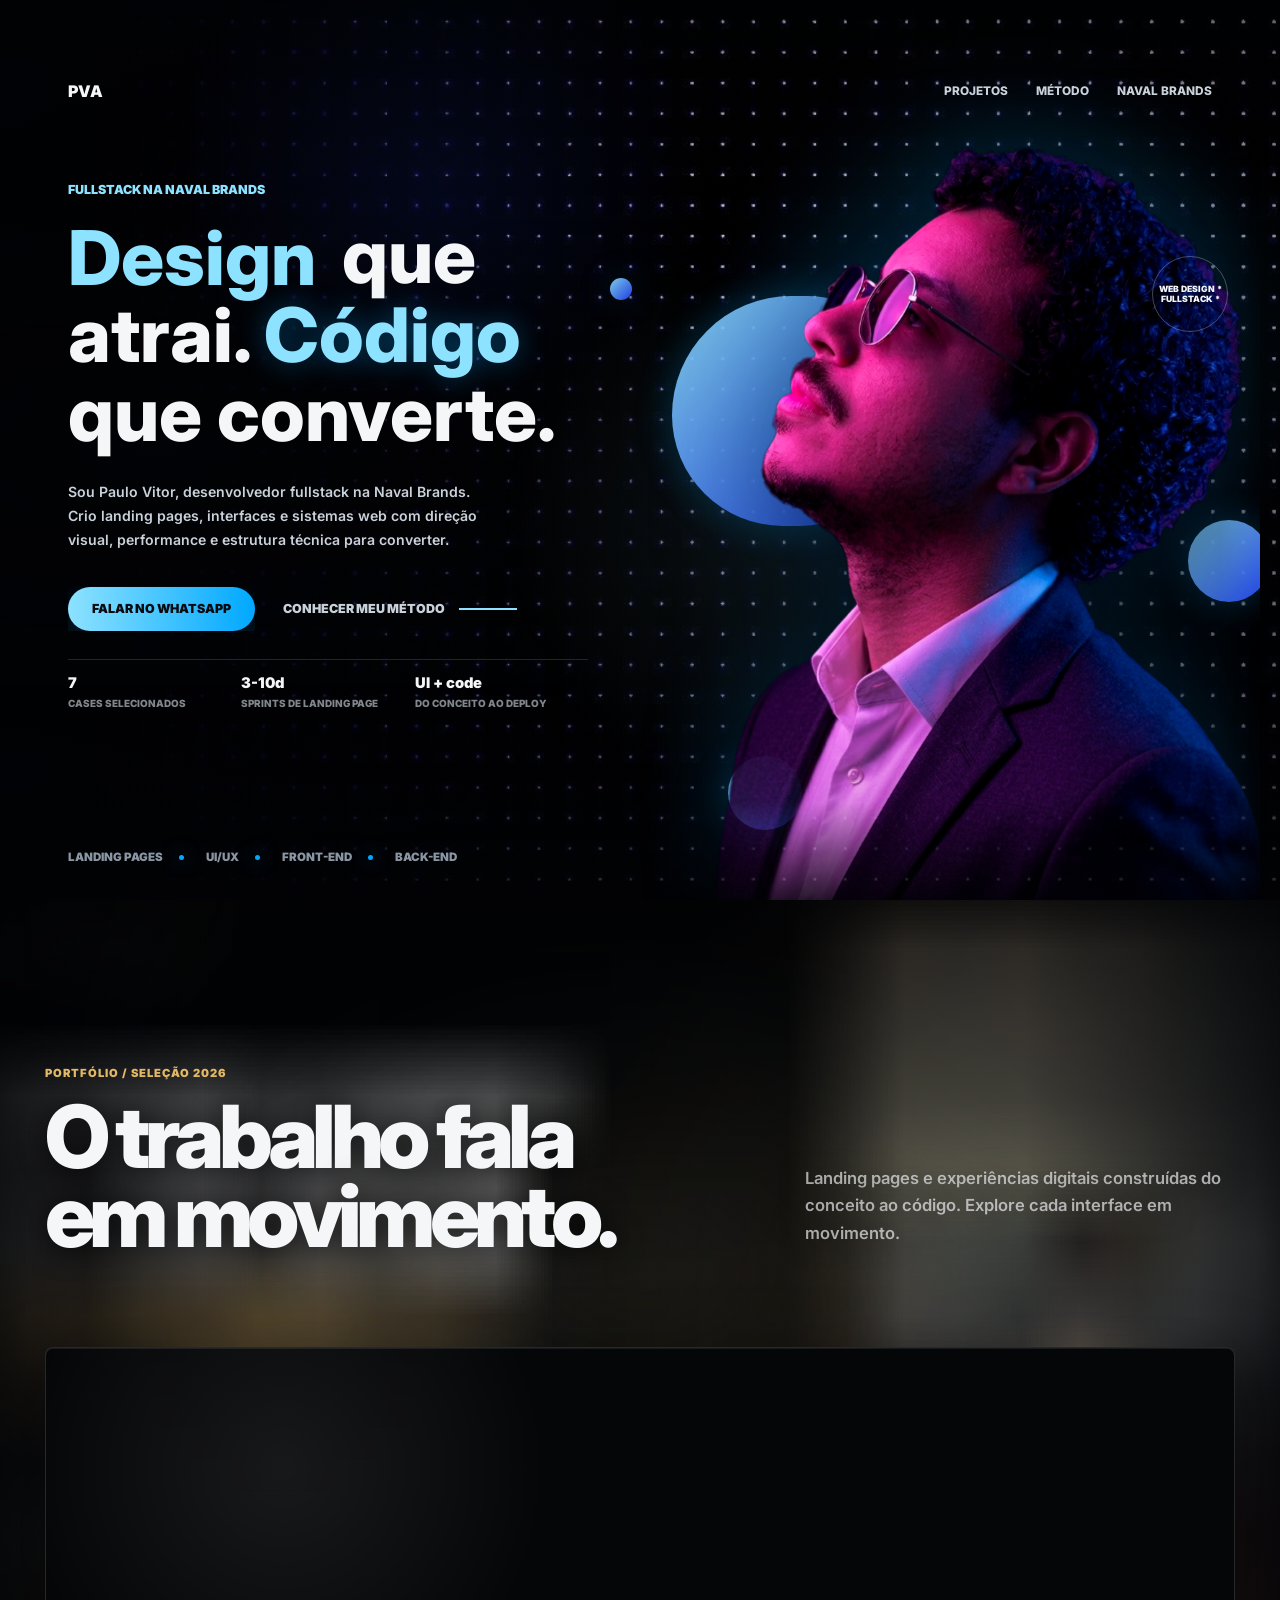
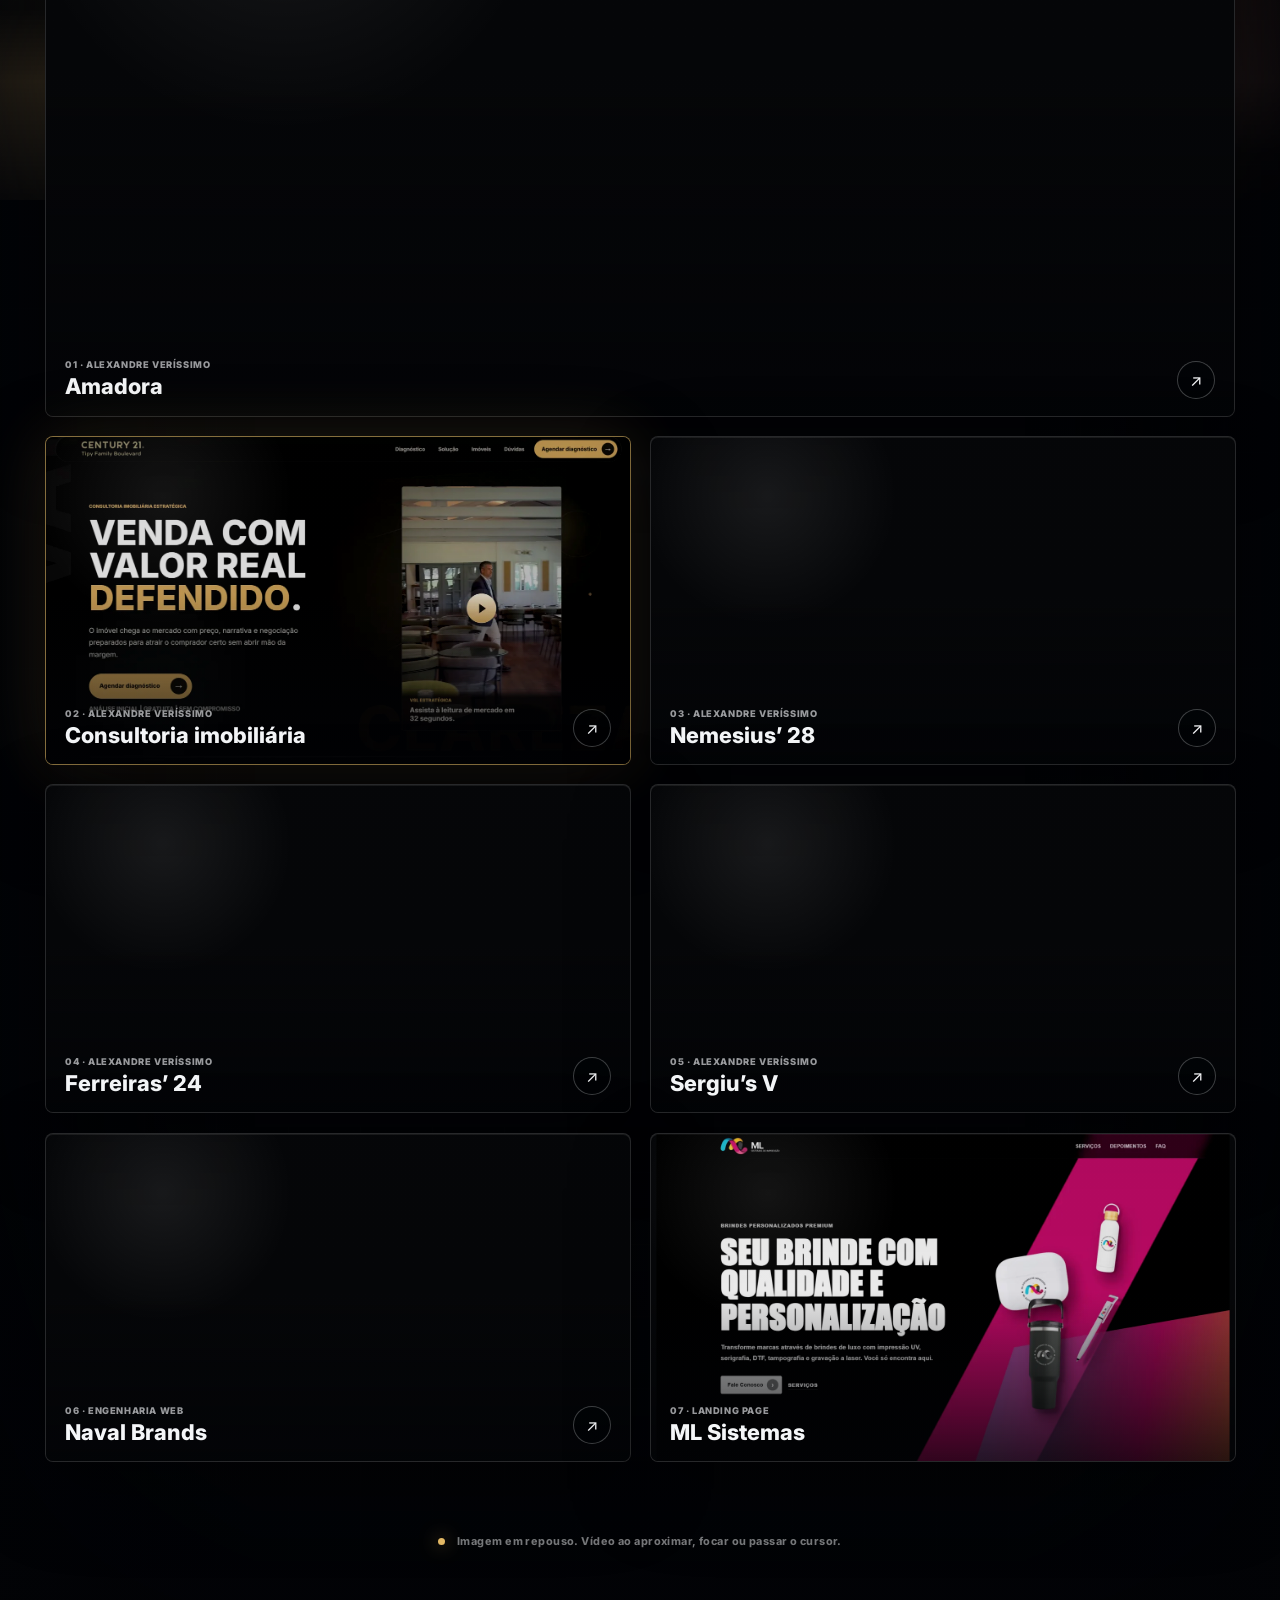
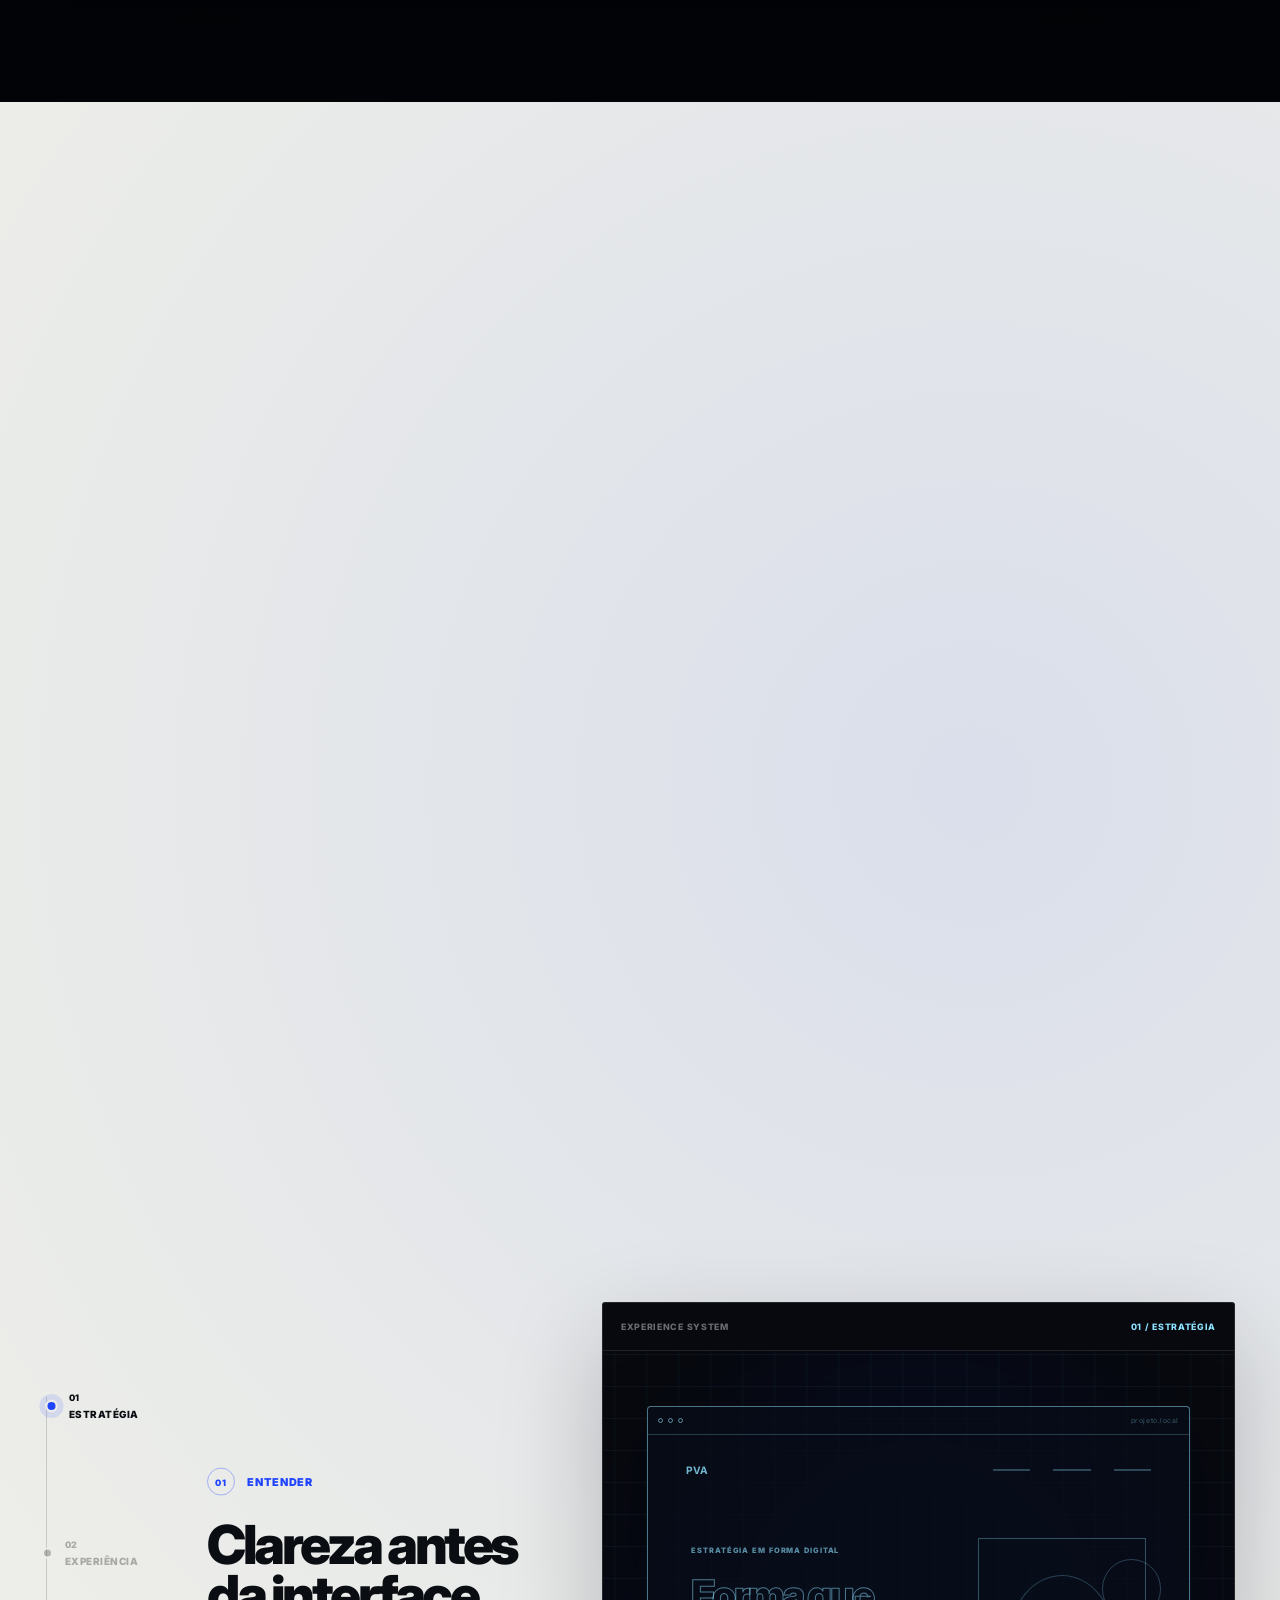
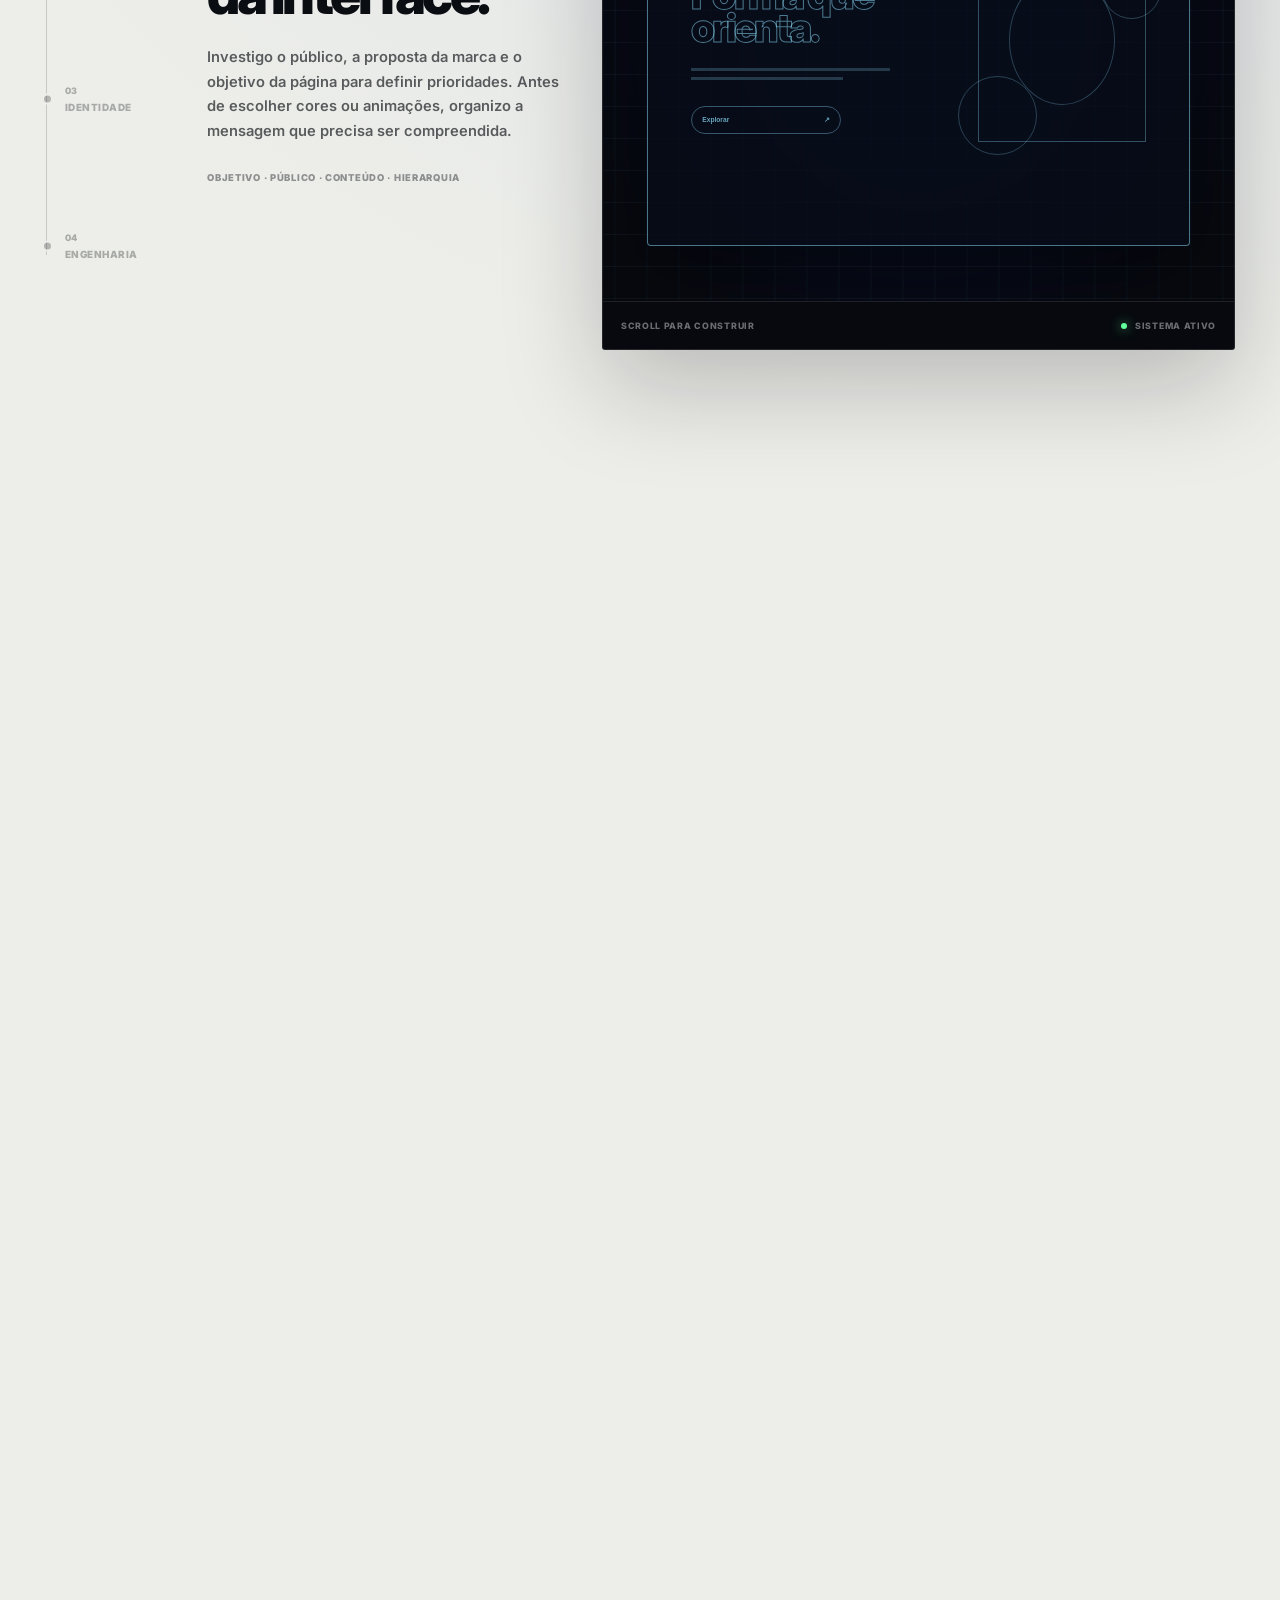
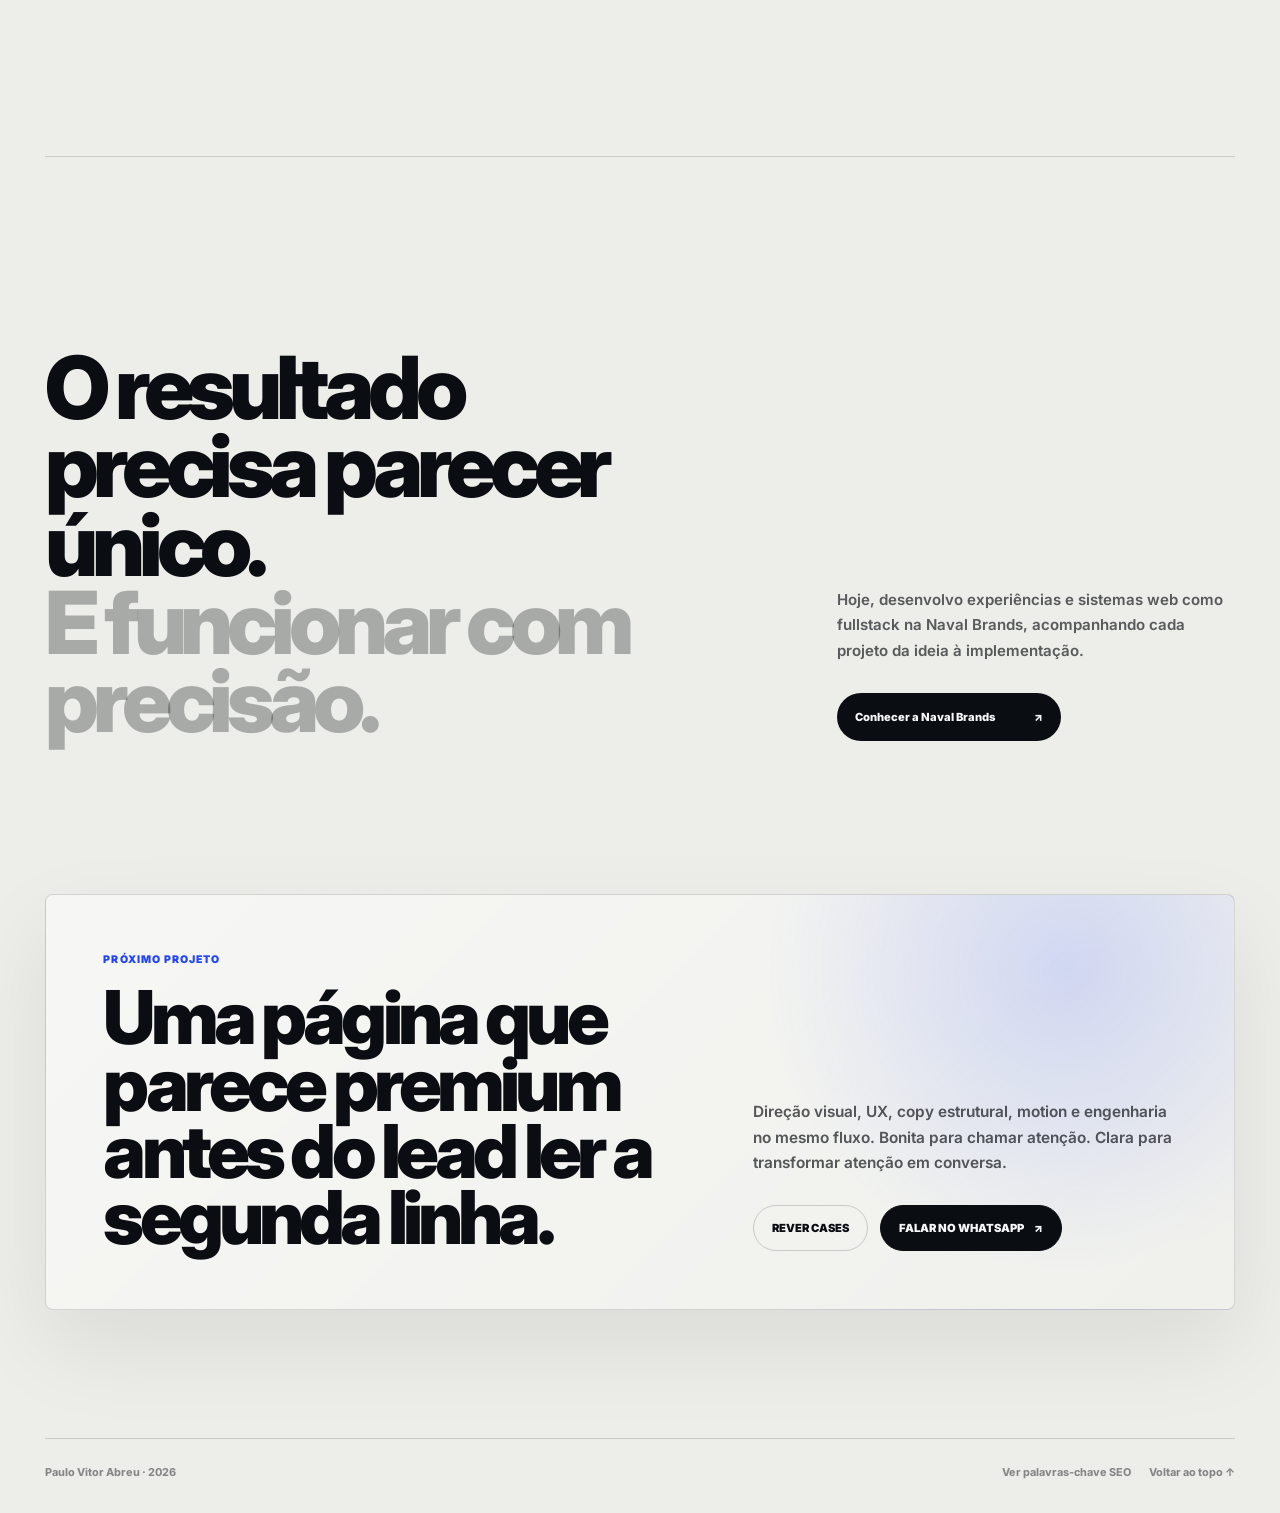
==== index.html @ 36f90cba "Initial portfolio landing page" ====
<!doctype html>
<html lang="pt-BR">
  <head>
    <meta charset="UTF-8" />
    <meta name="viewport" content="width=device-width, initial-scale=1.0" />
    <meta
      name="description"
      content="Landing pages premium, UI/UX e desenvolvimento fullstack com SEO técnico, performance e copy para converter visitantes em leads qualificados."
    />
    <meta name="author" content="Paulo Vitor Abreu" />
    <meta name="robots" content="index, follow, max-image-preview:large" />
    <meta name="theme-color" content="#020306" />
    <meta property="og:title" content="Paulo Vitor Abreu | Desenvolvedor Fullstack" />
    <meta
      property="og:description"
      content="Landing pages premium com design estratégico, SEO técnico, performance e engenharia fullstack para conversão."
    />
    <meta property="og:locale" content="pt_BR" />
    <meta property="og:type" content="website" />
    <meta name="twitter:card" content="summary_large_image" />
    <title>Paulo Vitor Abreu | Desenvolvedor Fullstack</title>
    <link rel="icon" href="favicon.svg" type="image/svg+xml" />
    <link rel="preload" href="assets/dot-grid-landscape.png" as="image" />
    <link
      rel="preload"
      href="assets/paulo-profile-hero-cutout.png"
      as="image"
      fetchpriority="high"
    />
    <link rel="preconnect" href="https://fonts.googleapis.com" />
    <link rel="preconnect" href="https://fonts.gstatic.com" crossorigin />
    <link
      href="https://fonts.googleapis.com/css2?family=Inter:wght@500;600;700;800;900&display=swap"
      rel="stylesheet"
    />
    <script type="application/ld+json">
      {
        "@context": "https://schema.org",
        "@type": "Service",
        "name": "Landing pages premium e desenvolvimento fullstack",
        "serviceType": "Landing pages, UI/UX, SEO técnico e engenharia web",
        "areaServed": {
          "@type": "Country",
          "name": "Brasil"
        },
        "provider": {
          "@type": "Person",
          "name": "Paulo Vitor Abreu",
          "jobTitle": "Desenvolvedor Fullstack",
          "telephone": "+55 21 97005-1500",
          "worksFor": {
            "@type": "Organization",
            "name": "Naval Brands",
            "url": "https://navalbrands.com/"
          }
        },
        "url": "https://wa.me/5521970051500"
      }
    </script>
    <link rel="stylesheet" href="styles.css" />
  </head>
  <body>
    <main class="page">
      <section class="hero" id="top" aria-label="Apresentação de Paulo Vitor">
        <div class="hero__stage">
          <header class="hero__header" aria-label="Identidade">
            <a class="brand" href="#top" aria-label="Paulo Vitor Abreu">PVA</a>
            <nav class="hero__nav" aria-label="Navegação principal">
              <a href="#work">Projetos</a>
              <a href="#about">Método</a>
              <a
                href="https://navalbrands.com/"
                target="_blank"
                rel="noopener noreferrer"
              >
                Naval Brands
              </a>
            </nav>
          </header>

          <div class="hero__content">
            <div class="hero__headline">
              <p class="hero__eyebrow">Fullstack na Naval Brands</p>
              <h1 class="hero__title" aria-label="Design que atrai. Código que converte.">
                <span class="hero__title-line">
                  <span class="hero__handwrite hero__handwrite--design" aria-hidden="true">
                    <svg viewBox="0 0 330 120" focusable="false">
                      <g class="hero__handwrite-sketch">
                        <text class="hero__sketch-letter hero__sketch-letter--d" x="0" y="88">D</text>
                        <text class="hero__sketch-letter hero__sketch-letter--e" x="72" y="88">e</text>
                        <text class="hero__sketch-letter hero__sketch-letter--s" x="126" y="88">s</text>
                        <text class="hero__sketch-letter hero__sketch-letter--i" x="176" y="88">i</text>
                        <text class="hero__sketch-letter hero__sketch-letter--g" x="204" y="88">g</text>
                        <text class="hero__sketch-letter hero__sketch-letter--n" x="264" y="88">n</text>
                      </g>
                      <text class="hero__handwrite-text" x="0" y="88">Design</text>
                    </svg>
                  </span>
                  <span class="hero__title-rest hero__title-rest--que">que</span>
                </span>
                <span class="hero__title-line">
                  <span class="hero__title-rest hero__title-rest--atrai">atrai.</span>
                  <span
                    class="hero__scramble-word hero__scramble-word--code"
                    data-scramble-word
                    data-target="C&oacute;digo"
                    aria-label="Código"
                  >
                    <span class="hero__scramble-char">C</span>
                    <span class="hero__scramble-char">&oacute;</span>
                    <span class="hero__scramble-char">d</span>
                    <span class="hero__scramble-char">i</span>
                    <span class="hero__scramble-char">g</span>
                    <span class="hero__scramble-char">o</span>
                  </span>
                </span>
                <span class="hero__title-line">
                  <span class="hero__title-rest hero__title-rest--converte">que converte.</span>
                </span>
              </h1>
            </div>

            <div class="hero__lead-group">
              <p class="hero__lead">
                Sou Paulo Vitor, desenvolvedor fullstack na Naval Brands. Crio
                landing pages, interfaces e sistemas web com direção visual,
                performance e estrutura técnica para converter.
              </p>
            </div>

            <div class="hero__actions" aria-label="Ações principais">
              <a
                class="hero__button"
                href="https://wa.me/5521970051500?text=Ol%C3%A1%2C%20Paulo%21%20Vim%20pelo%20seu%20portf%C3%B3lio%20e%20quero%20conversar%20sobre%20uma%20landing%20page%20premium%20para%20meu%20projeto."
                target="_blank"
                rel="noopener noreferrer"
                aria-label="Falar com Paulo Vitor pelo WhatsApp"
              >
                Falar no WhatsApp
              </a>
              <a class="hero__link" href="#about">Conhecer meu método</a>
            </div>

            <dl class="hero__proof" aria-label="Provas rápidas">
              <div>
                <dt>7</dt>
                <dd>cases selecionados</dd>
              </div>
              <div>
                <dt>3-10d</dt>
                <dd>sprints de landing page</dd>
              </div>
              <div>
                <dt>UI + code</dt>
                <dd>do conceito ao deploy</dd>
              </div>
            </dl>
          </div>

          <div class="hero__visual" aria-hidden="true">
            <span class="hero__orb hero__orb--main"></span>
            <span class="hero__orb hero__orb--top"></span>
            <span class="hero__orb hero__orb--right"></span>
            <span class="hero__orb hero__orb--bottom"></span>
            <span class="hero__stamp">Web Design * Fullstack *</span>
            <figure class="hero__portrait">
              <img
                src="assets/paulo-profile-hero-cutout.png"
                width="896"
                height="1190"
                alt=""
                fetchpriority="high"
                decoding="async"
              />
            </figure>
          </div>

          <ul class="hero__services" aria-label="Servicos">
            <li>Landing pages</li>
            <li>UI/UX</li>
            <li>Front-end</li>
            <li>Back-end</li>
          </ul>
        </div>
      </section>

      <section
        id="work"
        class="project-reveal portfolio"
        data-project-reveal
        data-portfolio
        aria-labelledby="portfolio-title"
      >
        <div class="portfolio__ambient" aria-hidden="true">
          <div class="portfolio__ambient-sticky">
            <canvas
              class="portfolio__ambient-canvas"
              data-ambient-canvas
              width="32"
              height="18"
            ></canvas>
            <span class="portfolio__ambient-glow"></span>
          </div>
        </div>

        <div class="portfolio__shell" id="portfolio" data-project-grid-reveal>
          <header class="portfolio__intro">
            <div>
              <p class="portfolio__eyebrow">Portfólio / Seleção 2026</p>
              <h2 id="portfolio-title">O trabalho fala<br />em movimento.</h2>
            </div>
            <p class="portfolio__lead">
              Landing pages e experiências digitais construídas do conceito ao código.
              Explore cada interface em movimento.
            </p>
          </header>

          <div class="portfolio__grid">
            <article
              class="portfolio-card portfolio-card--amadora portfolio-card--feature"
              data-project-card
              data-project-id="amadora"
              data-ambient-primary="217, 177, 100"
              data-ambient-secondary="7, 54, 43"
            >
              <a
                class="portfolio-card__link"
                href="https://alexandreverissimo.pt/amadora/"
                target="_blank"
                rel="noopener noreferrer"
                aria-label="Abrir landing page Amadora de Alexandre Veríssimo"
              >
                <span class="portfolio-card__media">
                  <img
                    class="portfolio-card__poster"
                    src="assets/previews/amadora.webp"
                    width="1600"
                    height="900"
                    loading="lazy"
                    decoding="async"
                    alt="Hero da landing page Amadora"
                  />
                  <video class="portfolio-card__video" muted loop playsinline preload="none" data-project-video aria-hidden="true">
                    <source data-src="assets/previews/amadora.mp4" type="video/mp4" />
                  </video>
                  <span class="portfolio-card__shade" aria-hidden="true"></span>
                  <span class="portfolio-card__motion" aria-hidden="true">
                    <span class="portfolio-card__play"></span>
                    Em movimento
                  </span>
                </span>
                <span class="portfolio-card__meta">
                  <span><small>01 · Alexandre Veríssimo</small><strong>Amadora</strong></span>
                  <span class="portfolio-card__arrow" aria-hidden="true">↗</span>
                </span>
              </a>
            </article>

            <article
              class="portfolio-card portfolio-card--alexandre"
              data-project-card
              data-project-id="alexandre"
              data-ambient-primary="226, 184, 101"
              data-ambient-secondary="52, 35, 16"
            >
              <a
                class="portfolio-card__link"
                href="https://alexandreverissimo.pt/"
                target="_blank"
                rel="noopener noreferrer"
                aria-label="Abrir landing page principal de Alexandre Veríssimo"
              >
                <span class="portfolio-card__media">
                  <img class="portfolio-card__poster" src="assets/previews/alexandre.webp" width="1400" height="794" loading="lazy" decoding="async" alt="Hero da landing page de Alexandre Veríssimo" />
                  <video class="portfolio-card__video" muted loop playsinline preload="none" data-project-video aria-hidden="true"><source data-src="assets/previews/alexandre.mp4" type="video/mp4" /></video>
                  <span class="portfolio-card__shade" aria-hidden="true"></span>
                  <span class="portfolio-card__motion" aria-hidden="true"><span class="portfolio-card__play"></span>Em movimento</span>
                </span>
                <span class="portfolio-card__meta"><span><small>02 · Alexandre Veríssimo</small><strong>Consultoria imobiliária</strong></span><span class="portfolio-card__arrow" aria-hidden="true">↗</span></span>
              </a>
            </article>

            <article
              class="portfolio-card portfolio-card--nemesius"
              data-project-card
              data-project-id="nemesius"
              data-ambient-primary="204, 184, 112"
              data-ambient-secondary="45, 57, 70"
            >
              <a class="portfolio-card__link" href="https://alexandreverissimo.pt/nemesius28/" target="_blank" rel="noopener noreferrer" aria-label="Abrir landing page Nemesius 28">
                <span class="portfolio-card__media">
                  <img class="portfolio-card__poster" src="assets/previews/nemesius.webp" width="1400" height="794" loading="lazy" decoding="async" alt="Hero da landing page Nemesius 28" />
                  <video class="portfolio-card__video" muted loop playsinline preload="none" data-project-video aria-hidden="true"><source data-src="assets/previews/nemesius.mp4" type="video/mp4" /></video>
                  <span class="portfolio-card__shade" aria-hidden="true"></span>
                  <span class="portfolio-card__motion" aria-hidden="true"><span class="portfolio-card__play"></span>Em movimento</span>
                </span>
                <span class="portfolio-card__meta"><span><small>03 · Alexandre Veríssimo</small><strong>Nemesius’ 28</strong></span><span class="portfolio-card__arrow" aria-hidden="true">↗</span></span>
              </a>
            </article>

            <article
              class="portfolio-card portfolio-card--ferreiras"
              data-project-card
              data-project-id="ferreiras"
              data-ambient-primary="221, 119, 66"
              data-ambient-secondary="23, 113, 138"
            >
              <a class="portfolio-card__link" href="https://alexandreverissimo.pt/ferreiras24/" target="_blank" rel="noopener noreferrer" aria-label="Abrir landing page Ferreiras 24">
                <span class="portfolio-card__media">
                  <img class="portfolio-card__poster" src="assets/previews/ferreiras.webp" width="1400" height="794" loading="lazy" decoding="async" alt="Hero da landing page Ferreiras 24" />
                  <video class="portfolio-card__video" muted loop playsinline preload="none" data-project-video aria-hidden="true"><source data-src="assets/previews/ferreiras.mp4" type="video/mp4" /></video>
                  <span class="portfolio-card__shade" aria-hidden="true"></span>
                  <span class="portfolio-card__motion" aria-hidden="true"><span class="portfolio-card__play"></span>Em movimento</span>
                </span>
                <span class="portfolio-card__meta"><span><small>04 · Alexandre Veríssimo</small><strong>Ferreiras’ 24</strong></span><span class="portfolio-card__arrow" aria-hidden="true">↗</span></span>
              </a>
            </article>

            <article
              class="portfolio-card portfolio-card--sergius"
              data-project-card
              data-project-id="sergius"
              data-ambient-primary="128, 187, 174"
              data-ambient-secondary="20, 48, 51"
            >
              <a class="portfolio-card__link" href="https://alexandreverissimo.pt/sergiusv/" target="_blank" rel="noopener noreferrer" aria-label="Abrir landing page Sergius V">
                <span class="portfolio-card__media">
                  <img class="portfolio-card__poster" src="assets/previews/sergius.webp" width="1400" height="794" loading="lazy" decoding="async" alt="Hero da landing page Sergius V" />
                  <video class="portfolio-card__video" muted loop playsinline preload="none" data-project-video aria-hidden="true"><source data-src="assets/previews/sergius.mp4" type="video/mp4" /></video>
                  <span class="portfolio-card__shade" aria-hidden="true"></span>
                  <span class="portfolio-card__motion" aria-hidden="true"><span class="portfolio-card__play"></span>Em movimento</span>
                </span>
                <span class="portfolio-card__meta"><span><small>05 · Alexandre Veríssimo</small><strong>Sergiu’s V</strong></span><span class="portfolio-card__arrow" aria-hidden="true">↗</span></span>
              </a>
            </article>

            <article
              class="portfolio-card portfolio-card--naval portfolio-card--wide"
              data-project-card
              data-project-id="navalbrands"
              data-ambient-primary="21, 205, 59"
              data-ambient-secondary="74, 74, 246"
            >
              <a class="portfolio-card__link" href="https://navalbrands.com/" target="_blank" rel="noopener noreferrer" aria-label="Abrir site da Naval Brands">
                <span class="portfolio-card__media">
                  <img class="portfolio-card__poster" src="assets/previews/navalbrands.webp" width="1400" height="794" loading="lazy" decoding="async" alt="Hero do site da Naval Brands" />
                  <video class="portfolio-card__video" muted loop playsinline preload="none" data-project-video aria-hidden="true"><source data-src="assets/previews/navalbrands.mp4" type="video/mp4" /></video>
                  <span class="portfolio-card__shade" aria-hidden="true"></span>
                  <span class="portfolio-card__motion" aria-hidden="true"><span class="portfolio-card__play"></span>Em movimento</span>
                </span>
                <span class="portfolio-card__meta"><span><small>06 · Engenharia web</small><strong>Naval Brands</strong></span><span class="portfolio-card__arrow" aria-hidden="true">↗</span></span>
              </a>
            </article>

            <article
              class="portfolio-card portfolio-card--ml"
              data-project-card
              data-project-id="ml"
              data-ambient-primary="229, 0, 113"
              data-ambient-secondary="54, 204, 207"
              tabindex="0"
              aria-label="Preview do projeto ML Sistemas de Impressão"
            >
              <div class="portfolio-card__link" role="button" aria-label="Abrir detalhes do projeto ML Sistemas">
                <span class="portfolio-card__media">
                  <img class="portfolio-card__poster" src="assets/previews/ml.webp" width="1400" height="794" loading="lazy" decoding="async" alt="Hero do site ML Sistemas de Impressão" />
                  <video class="portfolio-card__video" muted loop playsinline preload="none" data-project-video aria-hidden="true"><source data-src="assets/previews/ml.mp4" type="video/mp4" /></video>
                  <span class="portfolio-card__shade" aria-hidden="true"></span>
                  <span class="portfolio-card__motion" aria-hidden="true"><span class="portfolio-card__play"></span>Em movimento</span>
                </span>
                <span class="portfolio-card__meta"><span><small>07 · Landing page</small><strong>ML Sistemas</strong></span></span>
              </div>
            </article>
          </div>

          <p class="portfolio__hint">
            <span aria-hidden="true"></span>
            Imagem em repouso. Vídeo ao aproximar, focar ou passar o cursor.
          </p>
          <section
            class="portfolio-detail"
            data-project-detail
            aria-live="polite"
            aria-labelledby="project-detail-title"
            tabindex="-1"
            hidden
          >
            <div class="portfolio-detail__media-panel">
              <div class="portfolio-detail__screen">
                <video
                  class="portfolio-detail__video"
                  data-project-detail-video
                  muted
                  loop
                  playsinline
                  controls
                ></video>
                <span class="portfolio-detail__scanline" aria-hidden="true"></span>
                <div class="portfolio-detail__caption">
                  <span data-project-detail-number>01</span>
                  <p>Vídeo expandido do projeto</p>
                </div>
              </div>
            </div>

            <div class="portfolio-detail__content">
              <button class="portfolio-detail__close" type="button" data-project-detail-close>
                Fechar
              </button>
              <p class="portfolio-detail__eyebrow" data-project-detail-eyebrow>Case aberto</p>
              <h3 class="portfolio-detail__title" id="project-detail-title" data-project-detail-title>
                Projeto
              </h3>
              <p class="portfolio-detail__summary" data-project-detail-summary></p>

              <div class="portfolio-detail__meta-grid">
                <div>
                  <span>Preparo</span>
                  <strong data-project-detail-time></strong>
                </div>
                <div>
                  <span>Base analisada</span>
                  <strong data-project-detail-source></strong>
                </div>
              </div>

              <div class="portfolio-detail__thinking">
                <h4>O que foi feito e pensado</h4>
                <ul data-project-detail-thinking></ul>
              </div>

              <div class="portfolio-detail__tags" aria-label="Competências aplicadas" data-project-detail-tags></div>

              <a
                class="portfolio-detail__visit"
                data-project-detail-visit
                href="#"
                target="_blank"
                rel="noopener noreferrer"
              >
                Visitar página
                <span aria-hidden="true">↗</span>
              </a>
            </div>
          </section>
        </div>
      </section>

      <section
        class="method"
        id="about"
        data-method
        data-method-active="0"
        aria-labelledby="method-title"
      >
        <header class="method__intro">
          <p class="method__eyebrow">Como eu construo / 04 camadas</p>
          <h2
            id="method-title"
            aria-label="Uma página única não nasce de um efeito. Nasce de decisões bem tomadas."
          >
            <span class="method__title-primary" data-method-title-primary>
              Uma página única não nasce de um efeito.
            </span>
            <span class="method__title-secondary" data-method-title-secondary>
              Nasce de decisões bem tomadas.
            </span>
          </h2>
          <p class="method__lead">
            Uno estratégia, UI/UX e desenvolvimento para criar páginas bonitas,
            intuitivas e tecnicamente sólidas. Cada escolha precisa orientar o
            usuário, fortalecer a marca e contribuir para o objetivo do projeto.
          </p>
        </header>

        <div class="method__experience" data-method-experience>
          <div class="method__sticky">
            <nav class="method__rail" aria-label="Etapas do processo">
              <span class="method__rail-line" aria-hidden="true">
                <span data-method-progress></span>
              </span>
              <button type="button" data-method-jump="0" aria-current="step">
                <span>01</span> Estratégia
              </button>
              <button type="button" data-method-jump="1">
                <span>02</span> Experiência
              </button>
              <button type="button" data-method-jump="2">
                <span>03</span> Identidade
              </button>
              <button type="button" data-method-jump="3">
                <span>04</span> Engenharia
              </button>
            </nav>

            <div class="method__copy">
              <article class="method__step is-active" data-method-step="0">
                <p class="method__step-index"><span>01</span> Entender</p>
                <h3>Clareza antes da interface.</h3>
                <p>
                  Investigo o público, a proposta da marca e o objetivo da página
                  para definir prioridades. Antes de escolher cores ou animações,
                  organizo a mensagem que precisa ser compreendida.
                </p>
                <small>Objetivo · público · conteúdo · hierarquia</small>
              </article>

              <article class="method__step" data-method-step="1">
                <p class="method__step-index"><span>02</span> Orientar</p>
                <h3>Uma experiência que conduz.</h3>
                <p>
                  Transformo conteúdo em hierarquia, fluxos e interações que levam
                  o visitante naturalmente à próxima ação. UX é remover dúvidas e
                  tornar cada escolha simples de entender.
                </p>
                <small>Arquitetura · fluxo · usabilidade · interação</small>
              </article>

              <article class="method__step" data-method-step="2">
                <p class="method__step-index"><span>03</span> Marcar</p>
                <h3>Identidade que não parece pronta.</h3>
                <p>
                  Tipografia, composição, cor e movimento formam um sistema visual
                  coerente com a marca. A animação não decora: ela responde ao
                  usuário, reforça a narrativa e torna a experiência memorável.
                </p>
                <small>Direção visual · UI · motion · design system</small>
              </article>

              <article class="method__step" data-method-step="3">
                <p class="method__step-index"><span>04</span> Sustentar</p>
                <h3>Engenharia que faz tudo durar.</h3>
                <p>
                  Desenvolvo interfaces responsivas e acessíveis, com HTML
                  semântico, SEO técnico e carregamento eficiente pensados desde o
                  início — não como correções feitas depois do design.
                </p>
                <small>Responsividade · acessibilidade · SEO · performance</small>
              </article>
            </div>

            <div class="method__visual" data-method-visual aria-hidden="true">
              <div class="method__visual-head">
                <span>Experience system</span>
                <span data-method-status>01 / Estratégia</span>
              </div>

              <div class="method__viewport">
                <span class="method__grid"></span>
                <span class="method__glow"></span>

                <div class="method__browser">
                  <div class="method__browser-bar">
                    <span></span><span></span><span></span>
                    <small>projeto.local</small>
                  </div>
                  <div class="method__screen">
                    <div class="method__screen-nav">
                      <b>PVA</b><i></i><i></i><i></i>
                    </div>
                    <div class="method__screen-copy">
                      <span>ESTRATÉGIA EM FORMA DIGITAL</span>
                      <strong>Forma que<br />orienta.</strong>
                      <p></p><p></p>
                      <button type="button" tabindex="-1">Explorar <b>↗</b></button>
                    </div>
                    <div class="method__screen-art">
                      <span></span><i></i><b></b>
                    </div>
                    <svg class="method__route" viewBox="0 0 680 400" preserveAspectRatio="none">
                      <path d="M106 102 C188 42 258 170 342 125 S490 108 548 222 S440 326 592 344" />
                    </svg>
                    <span class="method__route-point method__route-point--one">1</span>
                    <span class="method__route-point method__route-point--two">2</span>
                    <span class="method__route-point method__route-point--three">3</span>
                  </div>
                </div>

                <div class="method__phone">
                  <span></span>
                  <div><b>PVA</b><strong>Forma que<br />orienta.</strong><i></i></div>
                </div>

                <div class="method__code">
                  <span>&lt;main aria-label="Projeto"&gt;</span>
                  <span>&nbsp;&nbsp;&lt;h1&gt;Forma que orienta.&lt;/h1&gt;</span>
                  <span>&nbsp;&nbsp;&lt;a href="#projeto"&gt;Explorar&lt;/a&gt;</span>
                  <span>&lt;/main&gt;</span>
                </div>

                <div class="method__checks">
                  <span>HTML semântico</span>
                  <span>Layout responsivo</span>
                  <span>Metadados</span>
                  <span>Assets otimizados</span>
                </div>
              </div>

              <div class="method__visual-foot">
                <span>Scroll para construir</span>
                <span><i></i> Sistema ativo</span>
              </div>
            </div>
          </div>
        </div>

        <div class="method__closing">
          <p>O resultado precisa parecer único.<br /><span>E funcionar com precisão.</span></p>
          <div>
            <p>
              Hoje, desenvolvo experiências e sistemas web como fullstack na
              Naval Brands, acompanhando cada projeto da ideia à implementação.
            </p>
            <a href="https://navalbrands.com/" target="_blank" rel="noopener noreferrer">
              Conhecer a Naval Brands <span aria-hidden="true">↗</span>
            </a>
          </div>
        </div>

        <section class="method__cta" aria-labelledby="final-cta-title">
          <div>
            <p>Próximo projeto</p>
            <h2 id="final-cta-title">Uma página que parece premium antes do lead ler a segunda linha.</h2>
          </div>
          <div>
            <p>
              Direção visual, UX, copy estrutural, motion e engenharia no mesmo fluxo.
              Bonita para chamar atenção. Clara para transformar atenção em conversa.
            </p>
            <div class="method__cta-actions">
              <a href="#work">Rever cases</a>
              <a
                href="https://wa.me/5521970051500?text=Ol%C3%A1%2C%20Paulo%21%20Vim%20pelo%20seu%20portf%C3%B3lio%20e%20quero%20conversar%20sobre%20uma%20landing%20page%20premium%20para%20meu%20projeto."
                target="_blank"
                rel="noopener noreferrer"
                aria-label="Falar com Paulo Vitor pelo WhatsApp"
              >
                Falar no WhatsApp <span aria-hidden="true">↗</span>
              </a>
            </div>
          </div>
        </section>

        <footer class="method__footer">
          <span>Paulo Vitor Abreu · 2026</span>
          <div class="method__footer-actions">
            <button
              class="method__seo-toggle"
              type="button"
              aria-expanded="false"
              aria-controls="footer-seo-panel"
              data-seo-toggle
            >
              Ver palavras-chave SEO
            </button>
            <a href="#top">Voltar ao topo ↑</a>
          </div>
        </footer>

        <section
          class="method__seo"
          id="footer-seo-panel"
          aria-label="Palavras-chave SEO da oferta"
          hidden
        >
          <p>
            landing, pages, premium, desenvolvimento, fullstack, webdesign, ui, ux, interfaces, responsivas, conversao, leads, vendas, trafego, pago, google, ads, campanhas, performance, velocidade, seo, tecnico, copywriting, branding, automacao, whatsapp, integracao, funil, captacao, otimizacao, acessibilidade, semantica, arquitetura, informacao, estrategia, digital, negocio, autoridade, marca, design, moderno, profissional, comercial, paginas, rapidas, mobile, first, sites, institucionais, portfolios, imobiliarias, servicos, produtos, digitais, lancamentos, anuncios, remarketing, criativos, conversoes, orcamento, clientes, qualificados, formularios, cta, hero, layout, experiencia, usuario, navegacao, escaneabilidade, responsividade, codificacao, frontend, backend, javascript, html, css, deploy, hospedagem, analytics, mensuracao, resultados, crescimento, online, ranqueamento, busca, organica, local, consultoria, diagnostico, wireframe, prototipo, identidade, visual, motion, microinteracoes, otimizada, escalavel, confianca, roi.
          </p>
        </section>
      </section>
    </main>

    <script src="script.js"></script>
  </body>
</html>
---- styles.css ----
:root {
  --page: #020306;
  --ink: #080b10;
  --blue: #2145ff;
  --blue-2: #00a8ff;
  --blue-3: #8de2ff;
  --white: #f4f6f8;
  --soft: #c9d1da;
  --muted: #8a96a4;
  --line: rgba(244, 246, 248, 0.16);
  --ease-out: cubic-bezier(0.16, 1, 0.3, 1);
}

* {
  box-sizing: border-box;
}

html {
  scroll-behavior: smooth;
}

body {
  min-width: 320px;
  margin: 0;
  overflow-x: hidden;
  background: var(--page);
  color: var(--white);
  font-family: "Inter", Arial, sans-serif;
}

a {
  color: inherit;
  text-decoration: none;
}

.page {
  min-height: 100svh;
}

.hero {
  position: relative;
  height: auto;
  min-height: 100svh;
  overflow: clip;
  background:
    radial-gradient(circle at 79% 38%, rgba(0, 168, 255, 0.16), transparent 27%),
    radial-gradient(circle at 34% 20%, rgba(33, 69, 255, 0.1), transparent 24%),
    linear-gradient(90deg, rgba(2, 3, 6, 0.68), rgba(2, 3, 6, 0.18) 56%, rgba(2, 3, 6, 0.42)),
    url("assets/dot-grid-landscape.png") center / cover no-repeat,
    var(--page);
  isolation: isolate;
}

.hero::before,
.hero::after {
  content: "";
  position: absolute;
  inset: 0;
  z-index: 0;
  pointer-events: none;
}

.hero::before {
  opacity: 0;
  background:
    linear-gradient(180deg, rgba(2, 3, 6, 0.34), transparent 24%, rgba(2, 3, 6, 0.5)),
    radial-gradient(ellipse at 12% 50%, rgba(2, 3, 6, 0.92), transparent 42%);
  animation: fade-layer 120ms ease-out forwards;
}

.hero::after {
  opacity: 0;
  background:
    radial-gradient(circle at 61% 58%, rgba(141, 226, 255, 0.08), transparent 30%),
    linear-gradient(0deg, rgba(2, 3, 6, 0.5), transparent 24%);
  animation: fade-layer 120ms ease-out 90ms forwards;
}

.hero__stage {
  position: sticky;
  top: 0;
  z-index: 1;
  display: grid;
  min-height: 100svh;
  height: 100svh;
  width: min(100%, 1240px);
  margin: 0 auto;
  padding: 34px 48px 36px;
  overflow: clip;
  isolation: isolate;
}

.hero__header {
  position: relative;
  z-index: 20;
  display: flex;
  align-items: center;
  justify-content: space-between;
  min-height: 44px;
}

.brand {
  color: var(--white);
  font-size: 1rem;
  font-weight: 900;
  letter-spacing: 0;
  opacity: 0;
  transform: translateY(-10px);
  animation: top-in 140ms var(--ease-out) 80ms forwards;
}

.hero__nav {
  display: flex;
  align-items: center;
  gap: 28px;
  color: var(--soft);
  font-size: 0.74rem;
  font-weight: 800;
  text-transform: uppercase;
}

.hero__nav a {
  opacity: 0;
  transform: translateY(-10px);
  transition: opacity 180ms ease, color 180ms ease;
}

.hero__nav a:first-child {
  animation: top-in 140ms var(--ease-out) 120ms forwards;
}

.hero__nav a:nth-child(2) {
  animation: top-in 140ms var(--ease-out) 170ms forwards;
}

.hero__nav a:nth-child(3) {
  animation: top-in 140ms var(--ease-out) 220ms forwards;
}

.hero__nav a:hover {
  color: var(--blue-3);
  opacity: 1;
}

.hero__content {
  position: relative;
  z-index: 10;
  align-self: center;
  width: min(100%, 560px);
  min-width: 0;
  padding-bottom: 36px;
}

.hero__eyebrow {
  margin: 0 0 18px;
  color: var(--blue-3);
  font-size: 0.78rem;
  font-weight: 900;
  text-transform: uppercase;
  opacity: 0;
  transform: translateX(-16px);
  animation: left-in 170ms var(--ease-out) 260ms forwards;
}

.hero__title {
  max-width: 13ch;
  min-width: 0;
  margin: 0;
  color: var(--white);
  font-size: 4.7rem;
  font-weight: 800;
  line-height: 1.03;
  letter-spacing: 0;
}

.hero__title-line {
  display: block;
  line-height: 1.05;
}

.hero__handwrite {
  position: relative;
  display: inline-block;
  width: 3.45em;
  height: 1.28em;
  margin-bottom: -0.2em;
  vertical-align: -0.18em;
}

.hero__handwrite svg {
  display: block;
  width: 100%;
  height: 100%;
  overflow: visible;
}

.hero__handwrite-sketch {
  font-family: "Inter", Arial, sans-serif;
  font-weight: 800;
  letter-spacing: 0;
}

.hero__sketch-letter {
  fill: none;
  stroke: var(--blue-3);
  stroke-width: 3.4;
  stroke-linecap: round;
  stroke-linejoin: round;
  stroke-dasharray: 340;
  stroke-dashoffset: 340;
  font-size: 96px;
  font-weight: 800;
  opacity: 0;
  filter: drop-shadow(0 0 18px rgba(0, 168, 255, 0.42));
}

.hero__sketch-letter--d {
  animation: sketch-letter 120ms var(--ease-out) 360ms forwards, sketch-out 80ms ease-out 760ms forwards;
}

.hero__sketch-letter--e {
  animation: sketch-letter 90ms var(--ease-out) 430ms forwards, sketch-out 80ms ease-out 760ms forwards;
}

.hero__sketch-letter--s {
  animation: sketch-letter 90ms var(--ease-out) 490ms forwards, sketch-out 80ms ease-out 760ms forwards;
}

.hero__sketch-letter--i {
  animation: sketch-letter 70ms var(--ease-out) 550ms forwards, sketch-out 80ms ease-out 760ms forwards;
}

.hero__sketch-letter--g {
  animation: sketch-letter 90ms var(--ease-out) 600ms forwards, sketch-out 80ms ease-out 760ms forwards;
}

.hero__sketch-letter--n {
  animation: sketch-letter 80ms var(--ease-out) 660ms forwards, sketch-out 80ms ease-out 760ms forwards;
}

.hero__handwrite-text {
  fill: var(--blue-3);
  font-family: "Inter", Arial, sans-serif;
  font-size: 96px;
  font-weight: 800;
  letter-spacing: 0;
  opacity: 0;
  filter: drop-shadow(0 0 28px rgba(0, 168, 255, 0.34));
  transform: scale(0.94);
  transform-box: fill-box;
  transform-origin: 50% 62%;
  animation: typed-pop 170ms var(--ease-out) 760ms forwards;
}

.hero__scramble-word {
  position: relative;
  display: inline-flex;
  align-items: baseline;
  color: var(--blue-3);
  opacity: 0;
  padding-bottom: 0.1em;
  margin-bottom: -0.1em;
  text-shadow: 0 0 28px rgba(0, 168, 255, 0.38);
}

.hero__scramble-word.is-active,
.hero__scramble-word.is-complete {
  opacity: 1;
}

.hero__scramble-char {
  display: inline-block;
  min-width: 0.52em;
  text-align: center;
  will-change: contents, opacity, transform;
}

.hero__scramble-char.is-locked {
  animation: code-lock 90ms var(--ease-out) both;
}

.hero__scramble-char.is-active-char {
  color: var(--white);
  text-shadow: 0 0 26px rgba(255, 255, 255, 0.28);
}

.hero__title-rest {
  opacity: 0;
  display: inline;
}

.hero__title-rest--que {
  animation: text-pop 130ms var(--ease-out) 890ms forwards;
}

.hero__title-rest--atrai {
  animation: text-pop 130ms var(--ease-out) 1000ms forwards;
}

.hero__title-rest--converte {
  animation: text-pop 160ms var(--ease-out) 1510ms forwards;
}

.hero__lead-group {
  width: min(100%, 430px);
  margin: 26px 0 0;
}

.hero__lead {
  width: 100%;
  min-width: 0;
  margin: 0;
  color: var(--soft);
  font-size: 0.88rem;
  font-weight: 600;
  line-height: 1.72;
  opacity: 0;
  animation: fade-clip 180ms var(--ease-out) 1690ms forwards;
}

.hero__actions {
  display: flex;
  flex-wrap: wrap;
  align-items: center;
  gap: 28px;
  margin-top: 34px;
}

.hero__button {
  display: inline-flex;
  min-height: 44px;
  align-items: center;
  justify-content: center;
  border-radius: 999px;
  padding: 0 24px;
  background: linear-gradient(90deg, var(--blue-3), var(--blue-2));
  color: var(--ink);
  font-size: 0.78rem;
  font-weight: 900;
  text-transform: uppercase;
  opacity: 0;
  box-shadow: 0 18px 42px rgba(0, 168, 255, 0.25);
  animation: fade-clip 170ms var(--ease-out) 1840ms forwards;
  transition: transform 180ms ease, box-shadow 180ms ease;
}

.hero__button:hover {
  transform: translateY(-2px);
  box-shadow: 0 22px 52px rgba(0, 168, 255, 0.34);
}

.hero__link {
  display: inline-flex;
  align-items: center;
  gap: 14px;
  color: var(--soft);
  font-size: 0.78rem;
  font-weight: 900;
  text-transform: uppercase;
  opacity: 0;
  animation: fade-clip 170ms var(--ease-out) 1900ms forwards;
  transition: color 180ms ease, transform 180ms ease;
}

.hero__link::after {
  content: "";
  width: 58px;
  height: 2px;
  background: var(--blue-3);
  transform: scaleX(0);
  transform-origin: left center;
  animation: line-draw 130ms var(--ease-out) 1960ms forwards;
  transition: transform 180ms ease, background 180ms ease;
}

.hero__link:hover {
  color: var(--white);
  transform: translateX(4px);
}

.hero__link:hover::after {
  background: var(--white);
  transform: scaleX(1.16);
}

.hero__proof {
  display: grid;
  grid-template-columns: repeat(3, minmax(0, 1fr));
  width: min(100%, 520px);
  margin: 28px 0 0;
  padding: 0;
  border-top: 1px solid rgba(244, 246, 248, 0.14);
  opacity: 0;
  animation: fade-clip 170ms var(--ease-out) 2040ms forwards;
}

.hero__proof div {
  min-width: 0;
  padding: 16px 16px 0 0;
}

.hero__proof dt,
.hero__proof dd {
  margin: 0;
}

.hero__proof dt {
  color: var(--white);
  font-size: 0.92rem;
  font-weight: 900;
  line-height: 1;
}

.hero__proof dd {
  margin-top: 7px;
  color: rgba(201, 209, 218, 0.64);
  font-size: 0.62rem;
  font-weight: 850;
  line-height: 1.28;
  text-transform: uppercase;
}

.hero__visual {
  position: absolute;
  right: -18px;
  bottom: 0;
  z-index: 4;
  width: 680px;
  max-width: 57vw;
  height: 680px;
  pointer-events: none;
  transform:
    perspective(1000px)
    rotateX(var(--hero-tilt-y, 0deg))
    rotateY(var(--hero-tilt-x, 0deg));
  transform-origin: 62% 58%;
  transition: transform 700ms var(--ease-out);
  will-change: transform;
}

.hero__portrait {
  position: absolute;
  right: 0;
  bottom: -18px;
  z-index: 4;
  width: 640px;
  max-width: 100%;
  margin: 0;
  opacity: 0;
  --portrait-offset: 46px;
  -webkit-mask-image: linear-gradient(90deg, transparent 0, #000 6%, #000 91%, transparent 100%);
  mask-image: linear-gradient(90deg, transparent 0, #000 6%, #000 91%, transparent 100%);
  clip-path: inset(0 0 0 100%);
  transform: translateX(var(--portrait-offset));
  animation: portrait-in 300ms var(--ease-out) 1120ms forwards;
}

.hero__portrait::after {
  content: "";
  position: absolute;
  left: 27%;
  top: 22%;
  z-index: 8;
  width: 18%;
  height: 9%;
  border-radius: 999px;
  background: linear-gradient(100deg, transparent, rgba(141, 226, 255, 0.78), transparent);
  filter: blur(8px);
  opacity: 0;
  transform: rotate(-16deg) translateX(-24px);
  animation: lens-glint 190ms ease-out 1400ms forwards;
}

.hero__portrait img {
  display: block;
  width: 100%;
  height: auto;
  -webkit-mask-image: linear-gradient(180deg, #000 0 75%, rgba(0, 0, 0, 0.9) 86%, transparent 100%);
  mask-image: linear-gradient(180deg, #000 0 75%, rgba(0, 0, 0, 0.9) 86%, transparent 100%);
  filter:
    drop-shadow(0 38px 64px rgba(0, 0, 0, 0.58))
    drop-shadow(0 0 42px rgba(0, 168, 255, 0.22))
    saturate(1.05)
    contrast(1.06);
  transform: translate3d(var(--hero-shift-x, 0), var(--hero-shift-y, 0), 0) scale(1.01);
  transition: transform 700ms var(--ease-out);
  will-change: transform;
}

.hero__orb {
  position: absolute;
  z-index: 1;
  display: block;
  border-radius: 999px;
  background: linear-gradient(135deg, var(--blue-3), var(--blue));
  box-shadow: 0 0 42px rgba(0, 168, 255, 0.3);
  opacity: 0;
  transform: scale(0.72);
  filter: blur(8px);
}

.hero__orb--main {
  top: 76px;
  left: 74px;
  width: 230px;
  height: 230px;
  border-radius: 56% 44% 48% 52%;
  animation: orb-in 150ms var(--ease-out) 520ms forwards;
}

.hero__orb--top {
  top: 58px;
  left: 12px;
  width: 22px;
  height: 22px;
  animation: orb-in 140ms var(--ease-out) 430ms forwards;
}

.hero__orb--right {
  right: 8px;
  top: 300px;
  width: 82px;
  height: 82px;
  animation: orb-in 150ms var(--ease-out) 1220ms forwards;
}

.hero__orb--bottom {
  left: 130px;
  bottom: 70px;
  width: 74px;
  height: 74px;
  animation: orb-in 150ms var(--ease-out) 1320ms forwards;
}

.hero__stamp {
  position: absolute;
  top: 36px;
  right: 50px;
  z-index: 6;
  display: grid;
  width: 76px;
  height: 76px;
  place-items: center;
  border: 1px solid rgba(244, 246, 248, 0.28);
  border-radius: 50%;
  color: var(--white);
  font-size: 0.54rem;
  font-weight: 900;
  line-height: 1.2;
  text-align: center;
  text-transform: uppercase;
  opacity: 0;
  transform: scale(0.86);
  animation: stamp-in 150ms var(--ease-out) 1550ms forwards;
}

.hero__services {
  position: relative;
  z-index: 12;
  align-self: end;
  display: flex;
  flex-wrap: wrap;
  gap: 8px 22px;
  max-width: 580px;
  margin: 0;
  padding: 0;
  color: var(--muted);
  font-size: 0.72rem;
  font-weight: 900;
  list-style: none;
  text-transform: uppercase;
}

.hero__services li {
  display: inline-flex;
  align-items: center;
  gap: 16px;
  opacity: 0;
  transform: translateY(8px);
}

.hero__services li:nth-child(1) {
  animation: service-in 110ms var(--ease-out) 2050ms forwards;
}

.hero__services li:nth-child(2) {
  animation: service-in 110ms var(--ease-out) 2120ms forwards;
}

.hero__services li:nth-child(3) {
  animation: service-in 110ms var(--ease-out) 2190ms forwards;
}

.hero__services li:nth-child(4) {
  animation: service-in 110ms var(--ease-out) 2260ms forwards;
}

.hero__services li:not(:last-child)::after {
  content: "";
  width: 5px;
  height: 5px;
  border-radius: 50%;
  background: var(--blue-2);
  box-shadow: 0 0 18px rgba(0, 168, 255, 0.72);
}

.hero.is-intro-complete::before,
.hero.is-intro-complete::after,
.hero.is-intro-complete .brand,
.hero.is-intro-complete .hero__nav a,
.hero.is-intro-complete .hero__eyebrow,
.hero.is-intro-complete .hero__handwrite-text,
.hero.is-intro-complete .hero__scramble-word,
.hero.is-intro-complete .hero__title-rest,
.hero.is-intro-complete .hero__lead,
.hero.is-intro-complete .hero__button,
.hero.is-intro-complete .hero__link,
.hero.is-intro-complete .hero__orb,
.hero.is-intro-complete .hero__stamp,
.hero.is-intro-complete .hero__portrait,
.hero.is-intro-complete .hero__services li {
  opacity: 1;
  clip-path: none;
  filter: none;
}

.hero.is-intro-complete .hero__handwrite-text,
.hero.is-intro-complete .hero__orb,
.hero.is-intro-complete .hero__stamp,
.hero.is-intro-complete .hero__portrait {
  transform: none;
}

.hero.is-intro-complete .hero__sketch-letter {
  opacity: 0;
}

.hero.is-intro-complete .hero__link::after {
  transform: scaleX(1);
}

.hero.is-intro-complete .hero__proof {
  opacity: 1;
  clip-path: none;
}

.portfolio {
  --ambient-primary: 217, 177, 100;
  --ambient-secondary: 7, 54, 43;
  --ambient-frame: 217, 177, 100;
  --ambient-x: 50%;
  --ambient-y: 50%;
  --ambient-strength: 0.45;
  position: relative;
  min-height: 100svh;
  overflow: clip;
  background: #030407;
  isolation: isolate;
}

.portfolio::before,
.portfolio::after {
  content: "";
  position: absolute;
  inset: 0;
  z-index: 1;
  pointer-events: none;
}

.portfolio::before {
  opacity: 0.13;
  background:
    linear-gradient(rgba(244, 246, 248, 0.055) 1px, transparent 1px),
    linear-gradient(90deg, rgba(244, 246, 248, 0.045) 1px, transparent 1px);
  background-size: 72px 72px;
  -webkit-mask-image: linear-gradient(180deg, transparent, #000 8%, #000 92%, transparent);
  mask-image: linear-gradient(180deg, transparent, #000 8%, #000 92%, transparent);
}

.portfolio::after {
  background:
    linear-gradient(90deg, rgba(2, 3, 6, 0.72), transparent 20%, transparent 80%, rgba(2, 3, 6, 0.72)),
    linear-gradient(180deg, rgba(2, 3, 6, 0.46), transparent 22%, transparent 76%, #020306 100%);
}

.portfolio__ambient {
  position: absolute;
  inset: 0;
  z-index: 0;
  pointer-events: none;
}

.portfolio__ambient-sticky {
  position: sticky;
  top: 0;
  height: 100svh;
  overflow: hidden;
  background: #030407;
}

.portfolio__ambient-canvas {
  position: absolute;
  inset: -12%;
  width: 124%;
  height: 124%;
  opacity: 0;
  transform: scale(1.18);
  -webkit-mask-image: radial-gradient(ellipse 82% 76% at center, #000 20%, rgba(0, 0, 0, 0.82) 58%, transparent 100%);
  mask-image: radial-gradient(ellipse 82% 76% at center, #000 20%, rgba(0, 0, 0, 0.82) 58%, transparent 100%);
  transition: opacity 540ms ease;
  will-change: opacity;
}

.portfolio__ambient-canvas.is-active {
  opacity: 0.74;
}

.portfolio__ambient-glow {
  position: absolute;
  inset: -8%;
  background: radial-gradient(
    ellipse 44% 42% at var(--ambient-x) var(--ambient-y),
    rgba(var(--ambient-frame), var(--ambient-strength)),
    rgba(var(--ambient-frame), 0.16) 38%,
    transparent 74%
  );
  filter: blur(24px);
  opacity: 1;
  mix-blend-mode: screen;
  transition: background 180ms linear;
  will-change: background;
}

.portfolio__shell {
  position: relative;
  z-index: 4;
  width: min(100% - clamp(32px, 7vw, 108px), 1280px);
  margin: 0 auto;
  padding: clamp(96px, 13vw, 170px) 0 clamp(96px, 12vw, 156px);
}

.portfolio__intro {
  display: grid;
  grid-template-columns: minmax(0, 1fr) minmax(280px, 430px);
  align-items: end;
  gap: 48px;
  margin-bottom: clamp(52px, 8vw, 92px);
  text-shadow: 0 2px 28px rgba(0, 0, 0, 0.72);
}

.portfolio__eyebrow,
.method__eyebrow {
  margin: 0 0 18px;
  color: rgb(var(--ambient-primary));
  font-size: 0.7rem;
  font-weight: 900;
  letter-spacing: 0.09em;
  text-transform: uppercase;
}

.portfolio__intro h2 {
  max-width: 10ch;
  margin: 0;
  font-size: clamp(3rem, 6.8vw, 6.8rem);
  font-weight: 850;
  line-height: 0.9;
  letter-spacing: -0.065em;
}

.portfolio__lead {
  max-width: 40ch;
  margin: 0 0 8px;
  color: rgba(244, 246, 248, 0.66);
  font-size: clamp(0.9rem, 1.3vw, 1.04rem);
  font-weight: 600;
  line-height: 1.65;
}

.portfolio__grid {
  display: grid;
  grid-template-columns: repeat(12, minmax(0, 1fr));
  grid-auto-flow: row dense;
  gap: clamp(12px, 1.5vw, 22px);
  align-items: stretch;
}

.portfolio-card {
  position: relative;
  min-width: 0;
  scroll-margin-top: 18vh;
  will-change: transform;
}

.portfolio-card.is-expanded-source {
  display: none;
}

.js .portfolio__intro,
.js .portfolio-card,
.js .portfolio__hint {
  opacity: 0;
  transform: translate3d(0, 28px, 0);
}

.portfolio.is-revealing .portfolio__intro,
.portfolio.is-revealing .portfolio-card,
.portfolio.is-revealing .portfolio__hint {
  animation: portfolio-in 580ms var(--ease-out) forwards;
}

.portfolio.is-revealing .portfolio-card {
  animation-delay: 80ms;
}

.portfolio.is-revealing .portfolio__hint {
  animation-delay: 140ms;
}

.portfolio-card--amadora {
  grid-column: 1 / -1;
}

.portfolio-card--alexandre,
.portfolio-card--nemesius,
.portfolio-card--ferreiras,
.portfolio-card--sergius,
.portfolio-card--naval,
.portfolio-card--ml {
  grid-column: span 6;
}

.portfolio-card__link {
  display: block;
  color: inherit;
  outline: 0;
}

.portfolio-card__media {
  position: relative;
  display: block;
  overflow: hidden;
  aspect-ratio: 16 / 9;
  border: 1px solid rgba(244, 246, 248, 0.14);
  border-radius: 8px;
  background: #050608;
  box-shadow:
    0 28px 80px rgba(0, 0, 0, 0.38),
    inset 0 1px 0 rgba(255, 255, 255, 0.08);
  transform: translateZ(0) scale(1);
  transform-origin: center;
  transition:
    transform 520ms var(--ease-out),
    border-color 300ms ease,
    box-shadow 520ms var(--ease-out);
  will-change: transform;
}

.portfolio-card__poster,
.portfolio-card__video {
  position: absolute;
  inset: 0;
  width: 100%;
  height: 100%;
  object-fit: contain;
  pointer-events: none;
}

.portfolio-card__poster {
  z-index: 1;
  display: block;
  filter: saturate(0.98) brightness(0.9) contrast(1.04);
  transform: scale(1.002);
  transition: opacity 420ms ease, filter 520ms ease, transform 900ms var(--ease-out);
}

.portfolio-card__video {
  z-index: 2;
  background: transparent;
  opacity: 0;
  transform: scale(1.01);
  transition: opacity 420ms ease, transform 900ms var(--ease-out);
}

.portfolio-card__shade {
  position: absolute;
  inset: 0;
  z-index: 3;
  background:
    linear-gradient(180deg, rgba(2, 3, 6, 0.04), transparent 48%, rgba(2, 3, 6, 0.74)),
    radial-gradient(circle at 20% 18%, rgba(255, 255, 255, 0.08), transparent 24%);
  pointer-events: none;
  transition: opacity 380ms ease;
}

.portfolio-card__motion {
  position: absolute;
  top: 18px;
  right: 18px;
  z-index: 5;
  display: inline-flex;
  align-items: center;
  gap: 9px;
  padding: 9px 12px;
  border: 1px solid rgba(244, 246, 248, 0.26);
  border-radius: 999px;
  background: rgba(2, 3, 6, 0.56);
  -webkit-backdrop-filter: blur(14px);
  backdrop-filter: blur(14px);
  color: rgba(244, 246, 248, 0.82);
  font-size: 0.58rem;
  font-weight: 850;
  letter-spacing: 0.06em;
  text-transform: uppercase;
  opacity: 0;
  transform: translateY(-8px);
  transition: opacity 260ms ease, transform 420ms var(--ease-out);
}

.portfolio-card__play {
  width: 0;
  height: 0;
  border-top: 4px solid transparent;
  border-bottom: 4px solid transparent;
  border-left: 7px solid currentColor;
}

.portfolio-card__meta {
  position: absolute;
  right: 20px;
  bottom: 18px;
  left: 20px;
  z-index: 5;
  display: flex;
  align-items: end;
  justify-content: space-between;
  gap: 18px;
  pointer-events: none;
}

.portfolio-card__meta > span:first-child {
  display: grid;
  gap: 5px;
}

.portfolio-card__meta small {
  color: rgba(244, 246, 248, 0.62);
  font-size: 0.58rem;
  font-weight: 850;
  letter-spacing: 0.065em;
  text-transform: uppercase;
}

.portfolio-card__meta strong {
  max-width: 18ch;
  font-size: clamp(1rem, 1.7vw, 1.38rem);
  font-weight: 800;
  line-height: 1.08;
}

.portfolio-card__arrow {
  display: grid;
  flex: 0 0 auto;
  width: 38px;
  height: 38px;
  border: 1px solid rgba(244, 246, 248, 0.25);
  border-radius: 50%;
  place-items: center;
  background: rgba(2, 3, 6, 0.4);
  font-size: 1rem;
  transition: color 260ms ease, background 260ms ease, transform 420ms var(--ease-out);
}

.portfolio-card:hover .portfolio-card__media,
.portfolio-card:focus-within .portfolio-card__media,
.portfolio-card:focus-visible .portfolio-card__media,
.portfolio-card.is-active .portfolio-card__media,
.portfolio-card.is-selected .portfolio-card__media {
  border-color: rgba(var(--ambient-primary), 0.58);
  box-shadow:
    0 34px 96px rgba(0, 0, 0, 0.48),
    0 0 72px rgba(var(--ambient-primary), 0.15),
    inset 0 1px 0 rgba(255, 255, 255, 0.12);
}

@media (hover: hover) and (pointer: fine) {
  .portfolio-card:hover .portfolio-card__media,
  .portfolio-card:focus-within .portfolio-card__media {
    transform: translateY(-5px) scale(1.018);
  }
}

.portfolio-card:hover .portfolio-card__motion,
.portfolio-card:focus-within .portfolio-card__motion,
.portfolio-card:focus-visible .portfolio-card__motion,
.portfolio-card.is-playing .portfolio-card__motion {
  opacity: 1;
  transform: translateY(0);
}

.portfolio-card:hover .portfolio-card__poster,
.portfolio-card:focus-within .portfolio-card__poster,
.portfolio-card.is-active .portfolio-card__poster {
  filter: saturate(1.08) brightness(0.84) contrast(1.06);
  transform: scale(1.035);
}

.portfolio-card:hover .portfolio-card__arrow,
.portfolio-card:focus-within .portfolio-card__arrow {
  background: rgb(var(--ambient-primary));
  color: #030407;
  transform: rotate(8deg);
}

.portfolio-card.is-playing .portfolio-card__video {
  opacity: 1;
  transform: scale(1);
}

.portfolio-card.is-playing .portfolio-card__poster {
  opacity: 0;
}

.portfolio-card__link:focus-visible,
.portfolio-card:focus-visible {
  outline: 2px solid var(--blue-3);
  outline-offset: 7px;
  border-radius: 8px;
}

.portfolio__hint {
  display: flex;
  align-items: center;
  justify-content: center;
  gap: 12px;
  margin: clamp(42px, 6vw, 72px) 0 0;
  color: rgba(244, 246, 248, 0.48);
  font-size: 0.68rem;
  font-weight: 750;
  letter-spacing: 0.04em;
}

.portfolio__hint span {
  width: 7px;
  height: 7px;
  border-radius: 50%;
  background: rgb(var(--ambient-primary));
  box-shadow: 0 0 18px rgba(var(--ambient-primary), 0.7);
}

.portfolio-detail {
  --detail-start-x: 0px;
  --detail-start-y: 0px;
  --detail-start-scale-x: 1;
  --detail-start-scale-y: 1;
  --detail-start-height: 340px;
  --detail-open-height: 980px;
  position: relative;
  z-index: 8;
  grid-column: 1 / -1;
  display: grid;
  grid-template-columns: minmax(0, 1.32fr) minmax(360px, 0.68fr);
  gap: clamp(24px, 3.2vw, 52px);
  align-items: start;
  width: 100%;
  max-height: var(--detail-start-height);
  margin: clamp(10px, 1.4vw, 18px) 0 clamp(18px, 2.8vw, 34px);
  padding: clamp(20px, 2.5vw, 34px);
  border: 1px solid rgba(244, 246, 248, 0.13);
  border-radius: 34px;
  overflow: hidden;
  background:
    radial-gradient(circle at 22% 0%, rgba(var(--ambient-primary), 0.22), transparent 34%),
    radial-gradient(circle at 86% 12%, rgba(var(--ambient-secondary), 0.26), transparent 36%),
    rgba(7, 9, 14, 0.82);
  box-shadow:
    0 34px 140px rgba(0, 0, 0, 0.54),
    inset 0 1px 0 rgba(255, 255, 255, 0.08);
  opacity: 0;
  pointer-events: none;
  transform:
    translate3d(var(--detail-start-x), var(--detail-start-y), 0)
    scale(var(--detail-start-scale-x), var(--detail-start-scale-y));
  transform-origin: top left;
  transition:
    max-height 560ms var(--ease-out),
    opacity 220ms ease,
    transform 560ms var(--ease-out),
    border-color 300ms ease,
    box-shadow 420ms ease;
}

.portfolio-detail[hidden] {
  display: none;
}

.portfolio-detail.is-open {
  max-height: var(--detail-open-height);
  opacity: 1;
  pointer-events: auto;
  transform: translate3d(0, 0, 0);
  border-color: rgba(var(--ambient-primary), 0.28);
}

.portfolio-detail.is-measuring {
  max-height: none;
  opacity: 0;
  pointer-events: none;
  transform: none;
  transition: none;
}

.portfolio-detail__media-panel {
  display: flex;
  min-width: 0;
  flex-direction: column;
  gap: 18px;
  opacity: 0.96;
  transition: opacity 260ms ease;
}

.portfolio-detail__screen {
  position: relative;
  flex: 1 1 auto;
  overflow: hidden;
  border: 1px solid rgba(244, 246, 248, 0.14);
  border-radius: 26px;
  background: #020306;
  aspect-ratio: 16 / 9;
  box-shadow:
    0 28px 90px rgba(0, 0, 0, 0.46),
    0 0 86px rgba(var(--ambient-primary), 0.16);
}

.portfolio-detail__video {
  display: block;
  width: 100%;
  height: 100%;
  background: #020306;
  object-fit: contain;
  object-position: top center;
}

.portfolio-detail__scanline {
  position: absolute;
  inset: 0;
  pointer-events: none;
  background:
    linear-gradient(180deg, rgba(255, 255, 255, 0.08), transparent 18%),
    linear-gradient(rgba(244, 246, 248, 0.045) 1px, transparent 1px);
  background-size: 100% 100%, 100% 7px;
  mix-blend-mode: screen;
  opacity: 0.28;
}

.portfolio-detail__caption {
  position: absolute;
  left: 18px;
  bottom: 18px;
  z-index: 2;
  display: grid;
  grid-template-columns: auto 1fr;
  gap: 12px;
  align-items: center;
  max-width: 560px;
  border-radius: 999px;
  padding: 9px 12px;
  background: rgba(2, 3, 6, 0.58);
  backdrop-filter: blur(12px);
}

.portfolio-detail__caption span {
  color: rgb(var(--ambient-primary));
  font-size: 0.72rem;
  font-weight: 900;
  letter-spacing: 0.12em;
}

.portfolio-detail__caption p {
  margin: 0;
  color: rgba(244, 246, 248, 0.42);
  font-size: 0.68rem;
  font-weight: 850;
  letter-spacing: 0.08em;
  text-transform: uppercase;
}

.portfolio-detail__content {
  position: relative;
  display: flex;
  min-width: 0;
  flex-direction: column;
  justify-content: flex-start;
  overflow: visible;
  padding: clamp(4px, 0.8vw, 10px);
  opacity: 0;
  transform: translate3d(18px, 0, 0);
  transition:
    opacity 320ms ease 180ms,
    transform 480ms var(--ease-out) 180ms;
}

.portfolio-detail.is-open .portfolio-detail__content {
  opacity: 1;
  transform: translate3d(0, 0, 0);
}

.portfolio-detail__close {
  position: absolute;
  top: 0;
  right: 0;
  border: 1px solid rgba(244, 246, 248, 0.15);
  border-radius: 999px;
  padding: 9px 14px;
  background: rgba(244, 246, 248, 0.06);
  color: rgba(244, 246, 248, 0.78);
  cursor: pointer;
  font: inherit;
  font-size: 0.74rem;
  font-weight: 850;
  text-transform: uppercase;
  transition: background 220ms ease, color 220ms ease, border-color 220ms ease;
}

.portfolio-detail__close:hover,
.portfolio-detail__close:focus-visible {
  border-color: rgba(var(--ambient-primary), 0.55);
  background: rgba(var(--ambient-primary), 0.14);
  color: var(--white);
}

.portfolio-detail__eyebrow {
  margin: 4px 96px 12px 0;
  color: rgb(var(--ambient-primary));
  font-size: 0.72rem;
  font-weight: 900;
  letter-spacing: 0.12em;
  text-transform: uppercase;
}

.portfolio-detail__title {
  max-width: 14ch;
  margin: 0 0 15px;
  color: var(--white);
  font-size: clamp(2rem, 2.35vw, 2.95rem);
  font-weight: 850;
  line-height: 0.9;
  letter-spacing: -0.06em;
}

.portfolio-detail__summary {
  margin: 0;
  color: rgba(244, 246, 248, 0.78);
  font-size: clamp(0.9rem, 1vw, 1.04rem);
  font-weight: 650;
  line-height: 1.45;
}

.portfolio-detail__meta-grid {
  display: grid;
  grid-template-columns: repeat(2, minmax(0, 1fr));
  gap: 12px;
  margin-top: 18px;
}

.portfolio-detail__meta-grid div {
  min-width: 0;
  border: 1px solid rgba(244, 246, 248, 0.11);
  border-radius: 16px;
  padding: 13px 14px;
  background: rgba(244, 246, 248, 0.045);
}

.portfolio-detail__meta-grid span,
.portfolio-detail__thinking h4 {
  display: block;
  margin: 0 0 6px;
  color: rgba(244, 246, 248, 0.46);
  font-size: 0.62rem;
  font-weight: 900;
  letter-spacing: 0.1em;
  text-transform: uppercase;
}

.portfolio-detail__meta-grid strong {
  color: var(--white);
  font-size: 0.84rem;
  line-height: 1.28;
}

.portfolio-detail__thinking {
  margin-top: 18px;
}

.portfolio-detail__thinking ul {
  display: grid;
  gap: 10px;
  margin: 0;
  padding: 0;
  list-style: none;
}

.portfolio-detail__thinking li {
  position: relative;
  padding-left: 21px;
  color: rgba(244, 246, 248, 0.7);
  font-size: 0.86rem;
  font-weight: 600;
  line-height: 1.42;
}

.portfolio-detail__thinking li::before {
  content: "";
  position: absolute;
  top: 0.68em;
  left: 0;
  width: 8px;
  height: 8px;
  border-radius: 50%;
  background: rgb(var(--ambient-primary));
  box-shadow: 0 0 16px rgba(var(--ambient-primary), 0.72);
}

.portfolio-detail__tags {
  display: flex;
  flex-wrap: wrap;
  gap: 8px;
  margin-top: 20px;
}

.portfolio-detail__tags span {
  display: inline-flex;
  align-items: center;
  min-height: 28px;
  border: 1px solid rgba(var(--ambient-primary), 0.28);
  border-radius: 999px;
  padding: 0 10px;
  background: rgba(var(--ambient-primary), 0.08);
  color: rgba(244, 246, 248, 0.74);
  font-size: 0.58rem;
  font-weight: 850;
  letter-spacing: 0.04em;
  text-transform: uppercase;
}

.portfolio-detail__visit {
  display: inline-flex;
  align-items: center;
  justify-content: center;
  gap: 10px;
  width: fit-content;
  margin-top: 20px;
  border-radius: 999px;
  padding: 12px 18px;
  background: rgb(var(--ambient-primary));
  color: #030407;
  font-size: 0.76rem;
  font-weight: 950;
  text-transform: uppercase;
  transition: transform 220ms var(--ease-out), filter 220ms ease, opacity 220ms ease;
}

.portfolio-detail__visit:hover,
.portfolio-detail__visit:focus-visible {
  filter: brightness(1.08);
  transform: translateY(-2px);
}

.portfolio-detail__visit.is-disabled {
  cursor: not-allowed;
  opacity: 0.52;
  filter: grayscale(0.4);
}

@media (max-width: 1080px) {
  .portfolio-detail {
    grid-template-columns: 1fr;
    align-content: start;
  }

  .portfolio-detail__content {
    padding: 0;
  }

  .portfolio-detail__close {
    position: static;
    right: auto;
    bottom: auto;
  }
}

@media (max-width: 680px) {
  .portfolio-detail {
    border-radius: 24px;
    padding: 12px;
  }

  .portfolio-detail__screen {
    border-radius: 18px;
    min-height: auto;
    aspect-ratio: 16 / 10;
  }

  .portfolio-detail__video {
    object-fit: contain;
  }

  .portfolio-detail__caption {
    right: 12px;
    bottom: 12px;
    left: 12px;
    grid-template-columns: auto 1fr;
    gap: 8px;
  }

  .portfolio-detail__title {
    max-width: 11ch;
    font-size: clamp(2.1rem, 13vw, 3.6rem);
  }

  .portfolio-detail__meta-grid {
    grid-template-columns: 1fr;
  }

  .portfolio-detail__visit {
    width: 100%;
  }
}

.method {
  --method-accent: #2145ff;
  --method-ink: #0a0d12;
  position: relative;
  overflow: clip;
  background: #edeee9;
  color: var(--method-ink);
  isolation: isolate;
}

.method::before {
  content: "";
  position: absolute;
  inset: 0;
  z-index: -1;
  background:
    linear-gradient(90deg, transparent calc(50% - 0.5px), rgba(10, 13, 18, 0.055) 50%, transparent calc(50% + 0.5px)),
    radial-gradient(circle at 76% 11%, rgba(33, 69, 255, 0.09), transparent 22%);
  background-size: min(25vw, 320px) 100%, 100% 100%;
  pointer-events: none;
}

.method__intro,
.method__sticky,
.method__closing,
.method__cta,
.method__footer,
.method__seo {
  width: min(100% - clamp(32px, 7vw, 108px), 1380px);
  margin-inline: auto;
}

.method__intro {
  padding: clamp(118px, 15vw, 210px) 0 clamp(92px, 12vw, 168px);
}

.method__eyebrow {
  color: var(--method-accent);
}

.method__intro h2 {
  max-width: 11ch;
  margin: 0;
  font-size: clamp(4rem, 8.7vw, 8.8rem);
  font-weight: 850;
  line-height: 0.86;
  letter-spacing: -0.075em;
}

.method__intro h2 > .method__title-primary,
.method__intro h2 > .method__title-secondary {
  display: block;
}

.method__intro h2 > .method__title-secondary {
  margin-top: 0.14em;
  color: rgba(10, 13, 18, 0.28);
  font-weight: 600;
}

.method__word {
  display: inline-block;
  overflow: visible;
  vertical-align: bottom;
}

.method__word-inner {
  display: block;
}

.method__title-secondary .method__word {
  overflow: visible;
}

.js .method__eyebrow {
  opacity: 0;
  transform: translate3d(0, 12px, 0);
}

.js .method__title-primary .method__word-inner {
  opacity: 0;
  clip-path: inset(100% -0.12em -0.22em -0.12em);
  transform: translate3d(0, 0.46em, 0);
}

.js .method__title-secondary .method__word-inner {
  opacity: 0;
  filter: blur(15px);
  transform: translate3d(0, 38px, 0) scale(0.985);
}

.js .method__lead {
  opacity: 0;
  filter: blur(7px);
  transform: translate3d(42px, 0, 0);
}

.js .method.is-intro-visible .method__eyebrow {
  animation: method-eyebrow-in 560ms var(--ease-out) 40ms both;
}

.js .method.is-intro-visible .method__title-primary .method__word-inner {
  animation: method-title-primary-in 880ms var(--ease-out) var(--word-delay, 120ms) both;
}

.js .method.is-intro-visible .method__title-secondary .method__word-inner {
  animation: method-title-secondary-in 920ms var(--ease-out) var(--word-delay, 520ms) both;
}

.js .method.is-intro-visible .method__lead {
  animation: method-lead-in 820ms var(--ease-out) var(--method-lead-delay, 980ms) both;
}

.method__lead {
  width: min(100%, 610px);
  margin: clamp(44px, 6vw, 80px) 0 0 auto;
  font-size: clamp(1.05rem, 1.55vw, 1.35rem);
  font-weight: 650;
  line-height: 1.58;
  letter-spacing: -0.022em;
}

.method__experience {
  position: relative;
  height: 420svh;
}

.method__sticky {
  position: sticky;
  top: 0;
  display: grid;
  grid-template-columns: 124px minmax(300px, 0.72fr) minmax(480px, 1.28fr);
  align-items: center;
  gap: clamp(24px, 3vw, 48px);
  height: 100svh;
  padding: clamp(24px, 4vh, 48px) 0;
}

.method__rail {
  position: relative;
  display: flex;
  flex-direction: column;
  justify-content: space-between;
  align-self: center;
  gap: clamp(26px, 4.5vh, 48px);
  min-height: min(52vh, 470px);
  padding-left: 20px;
}

.method__rail-line {
  position: absolute;
  top: 5px;
  bottom: 5px;
  left: 1px;
  width: 1px;
  overflow: hidden;
  background: rgba(10, 13, 18, 0.16);
}

.method__rail-line span {
  display: block;
  width: 100%;
  height: calc(var(--method-progress, 0) * 100%);
  background: var(--method-accent);
  transition: height 90ms linear;
}

.method__rail button {
  position: relative;
  padding: 0;
  border: 0;
  background: transparent;
  color: rgba(10, 13, 18, 0.3);
  font: inherit;
  font-size: 0.62rem;
  font-weight: 850;
  letter-spacing: 0.05em;
  text-align: left;
  text-transform: uppercase;
  cursor: pointer;
  transition: color 240ms ease, transform 400ms var(--ease-out);
}

.method__rail button::before {
  content: "";
  position: absolute;
  top: 50%;
  left: -23px;
  width: 7px;
  height: 7px;
  border: 2px solid #edeee9;
  border-radius: 50%;
  background: rgba(10, 13, 18, 0.25);
  transform: translateY(-50%);
  transition: background 240ms ease, box-shadow 240ms ease, transform 240ms var(--ease-out);
}

.method__rail button span {
  display: block;
  margin-bottom: 5px;
  font-size: 0.56rem;
}

.method__rail button[aria-current="step"] {
  color: var(--method-ink);
  transform: translateX(4px);
}

.method__rail button[aria-current="step"]::before {
  background: var(--method-accent);
  box-shadow: 0 0 0 5px rgba(33, 69, 255, 0.12);
  transform: translateY(-50%) scale(1.15);
}

.method__rail button:focus-visible,
.method__closing a:focus-visible,
.method__footer a:focus-visible,
.method__footer button:focus-visible,
.hero a:focus-visible {
  outline: 2px solid var(--method-accent);
  outline-offset: 5px;
}

.method__copy {
  position: relative;
  height: min(62vh, 540px);
}

.method__step {
  position: absolute;
  top: 50%;
  left: 0;
  width: 100%;
  opacity: 0;
  transform: translate3d(0, 44px, 0);
  transition: opacity 420ms ease, transform 620ms var(--ease-out);
  pointer-events: none;
}

.method__step.is-active {
  opacity: 1;
  transform: translate3d(0, -50%, 0);
  pointer-events: auto;
}

.method__step-index {
  display: flex;
  align-items: center;
  gap: 12px;
  margin: 0 0 24px;
  color: var(--method-accent);
  font-size: 0.68rem;
  font-weight: 900;
  letter-spacing: 0.08em;
  text-transform: uppercase;
}

.method__step-index span {
  display: grid;
  width: 28px;
  height: 28px;
  border: 1px solid rgba(33, 69, 255, 0.35);
  border-radius: 50%;
  place-items: center;
  font-size: 0.55rem;
}

.method__step h3 {
  max-width: 10ch;
  margin: 0 0 26px;
  font-size: clamp(2.4rem, 4.2vw, 4.8rem);
  font-weight: 850;
  line-height: 0.92;
  letter-spacing: -0.065em;
}

.method__step > p:not(.method__step-index) {
  max-width: 47ch;
  margin: 0;
  color: rgba(10, 13, 18, 0.66);
  font-size: clamp(0.9rem, 1.15vw, 1.04rem);
  font-weight: 580;
  line-height: 1.68;
}

.method__step small {
  display: block;
  margin-top: 26px;
  color: rgba(10, 13, 18, 0.42);
  font-size: 0.59rem;
  font-weight: 850;
  letter-spacing: 0.075em;
  line-height: 1.6;
  text-transform: uppercase;
}

.method__visual {
  --pointer-x: 50%;
  --pointer-y: 50%;
  --grid-x: 0px;
  --grid-y: 0px;
  align-self: center;
  height: min(72vh, 720px);
  min-height: 510px;
  overflow: hidden;
  border: 1px solid rgba(255, 255, 255, 0.12);
  border-radius: 3px;
  background: #07090e;
  box-shadow: 0 38px 100px rgba(7, 9, 14, 0.22);
  color: #f4f6f8;
}

.method__visual-head,
.method__visual-foot {
  display: flex;
  align-items: center;
  justify-content: space-between;
  height: 48px;
  padding: 0 18px;
  color: rgba(244, 246, 248, 0.42);
  font-size: 0.55rem;
  font-weight: 800;
  letter-spacing: 0.08em;
  text-transform: uppercase;
}

.method__visual-head {
  border-bottom: 1px solid rgba(244, 246, 248, 0.1);
}

.method__visual-head span:last-child {
  color: #8de2ff;
}

.method__visual-foot {
  border-top: 1px solid rgba(244, 246, 248, 0.1);
}

.method__visual-foot span:last-child {
  display: flex;
  align-items: center;
  gap: 8px;
}

.method__visual-foot i {
  width: 6px;
  height: 6px;
  border-radius: 50%;
  background: #62ff9c;
  box-shadow: 0 0 12px rgba(98, 255, 156, 0.8);
}

.method__viewport {
  position: relative;
  height: calc(100% - 96px);
  overflow: hidden;
  perspective: 1200px;
}

.method__grid {
  position: absolute;
  inset: -12%;
  background-image:
    linear-gradient(rgba(141, 226, 255, 0.08) 1px, transparent 1px),
    linear-gradient(90deg, rgba(141, 226, 255, 0.08) 1px, transparent 1px);
  background-position: var(--pointer-x) var(--pointer-y);
  background-size: 32px 32px;
  opacity: 0.72;
  transform: translate3d(var(--grid-x), var(--grid-y), 0);
  transition: opacity 500ms ease;
}

.method__glow {
  position: absolute;
  top: var(--pointer-y);
  left: var(--pointer-x);
  width: min(46vw, 520px);
  aspect-ratio: 1;
  border-radius: 50%;
  background: rgba(33, 69, 255, 0.2);
  filter: blur(90px);
  opacity: 0.48;
  transform: translate(-50%, -50%);
  transition: background 600ms ease, opacity 600ms ease;
}

.method__browser {
  position: absolute;
  inset: 10% 7%;
  overflow: hidden;
  border: 1px solid rgba(141, 226, 255, 0.5);
  border-radius: 4px;
  background: rgba(8, 13, 24, 0.8);
  box-shadow: 0 20px 70px rgba(0, 0, 0, 0.42);
  transform: translate3d(0, 0, 0);
  transition: inset 700ms var(--ease-out), border-color 500ms ease, transform 700ms var(--ease-out), background 500ms ease;
}

.method__browser-bar {
  display: flex;
  align-items: center;
  gap: 5px;
  height: 28px;
  padding: 0 10px;
  border-bottom: 1px solid rgba(141, 226, 255, 0.22);
}

.method__browser-bar > span {
  width: 5px;
  height: 5px;
  border: 1px solid rgba(141, 226, 255, 0.58);
  border-radius: 50%;
}

.method__browser-bar small {
  margin-left: auto;
  color: rgba(141, 226, 255, 0.36);
  font-size: 0.43rem;
  letter-spacing: 0.08em;
}

.method__screen {
  position: absolute;
  inset: 28px 0 0;
  overflow: hidden;
  transition: background 600ms ease, color 600ms ease;
}

.method__screen-nav {
  position: absolute;
  top: 7%;
  right: 7%;
  left: 7%;
  z-index: 2;
  display: flex;
  align-items: center;
  gap: 5%;
}

.method__screen-nav b {
  margin-right: auto;
  color: rgba(141, 226, 255, 0.8);
  font-size: clamp(0.5rem, 0.8vw, 0.7rem);
}

.method__screen-nav i {
  width: 8%;
  height: 2px;
  background: rgba(141, 226, 255, 0.28);
}

.method__screen-copy {
  position: absolute;
  top: 27%;
  left: 8%;
  z-index: 2;
  width: 54%;
}

.method__screen-copy > span {
  display: block;
  margin-bottom: 8%;
  color: rgba(141, 226, 255, 0.6);
  font-size: clamp(0.34rem, 0.58vw, 0.54rem);
  font-weight: 850;
  letter-spacing: 0.12em;
}

.method__screen-copy strong {
  display: block;
  margin-bottom: 8%;
  color: transparent;
  font-size: clamp(1.6rem, 3.15vw, 3.5rem);
  font-weight: 850;
  line-height: 0.82;
  letter-spacing: -0.07em;
  -webkit-text-stroke: 1px rgba(141, 226, 255, 0.52);
  transition: color 600ms ease, -webkit-text-stroke 600ms ease;
}

.method__screen-copy p {
  width: 68%;
  height: 3px;
  margin: 0 0 6px;
  background: rgba(141, 226, 255, 0.21);
}

.method__screen-copy p + p {
  width: 52%;
}

.method__screen-copy button {
  display: flex;
  align-items: center;
  justify-content: space-between;
  width: min(66%, 150px);
  height: 28px;
  margin-top: 9%;
  padding: 0 10px;
  border: 1px solid rgba(141, 226, 255, 0.35);
  border-radius: 999px;
  background: transparent;
  color: rgba(141, 226, 255, 0.72);
  font-size: clamp(0.36rem, 0.52vw, 0.48rem);
  font-weight: 800;
}

.method__screen-art {
  position: absolute;
  top: 25%;
  right: 8%;
  width: 31%;
  aspect-ratio: 0.82;
  border: 1px solid rgba(141, 226, 255, 0.32);
  transition: border-radius 800ms var(--ease-out), background 700ms ease, transform 800ms var(--ease-out);
}

.method__screen-art > span,
.method__screen-art i,
.method__screen-art b {
  position: absolute;
  border: 1px solid rgba(141, 226, 255, 0.25);
  border-radius: 50%;
}

.method__screen-art > span {
  inset: 18%;
}

.method__screen-art i {
  top: 10%;
  right: -10%;
  width: 36%;
  aspect-ratio: 1;
}

.method__screen-art b {
  bottom: -7%;
  left: -13%;
  width: 48%;
  aspect-ratio: 1;
}

.method__route {
  position: absolute;
  inset: 0;
  z-index: 3;
  width: 100%;
  height: 100%;
  overflow: visible;
  opacity: 0;
  pointer-events: none;
  transition: opacity 500ms ease;
}

.method__route path {
  fill: none;
  stroke: #8de2ff;
  stroke-width: 1.4;
  stroke-dasharray: 5 7;
  vector-effect: non-scaling-stroke;
  animation: method-route 1.8s linear infinite;
}

.method__route-point {
  position: absolute;
  z-index: 4;
  display: grid;
  width: 21px;
  height: 21px;
  border: 1px solid #8de2ff;
  border-radius: 50%;
  background: #08111e;
  color: #8de2ff;
  font-size: 0.48rem;
  font-weight: 900;
  opacity: 0;
  place-items: center;
  transition: opacity 300ms ease, transform 500ms var(--ease-out);
}

.method__route-point--one { top: 21%; left: 15%; }
.method__route-point--two { top: 31%; left: 49%; }
.method__route-point--three { right: 10%; bottom: 10%; }

.method__phone {
  position: absolute;
  top: 13%;
  right: 5%;
  z-index: 5;
  width: 24%;
  max-width: 150px;
  aspect-ratio: 0.54;
  padding: 5px;
  border: 1px solid rgba(244, 246, 248, 0.34);
  border-radius: 15px;
  background: #0d1017;
  box-shadow: 0 22px 50px rgba(0, 0, 0, 0.5);
  opacity: 0;
  transform: translate3d(40px, 18px, 0) rotate(5deg);
  transition: opacity 500ms ease, transform 750ms var(--ease-out);
}

.method__phone > span {
  position: absolute;
  top: 9px;
  left: 50%;
  z-index: 2;
  width: 24%;
  height: 4px;
  border-radius: 4px;
  background: #171b24;
  transform: translateX(-50%);
}

.method__phone > div {
  display: flex;
  flex-direction: column;
  height: 100%;
  padding: 12% 10%;
  border-radius: 11px;
  background: #f1ecdf;
  color: #090c11;
}

.method__phone b {
  font-size: 0.38rem;
}

.method__phone strong {
  margin: auto 0 12%;
  font-size: clamp(0.62rem, 1.25vw, 1.1rem);
  line-height: 0.9;
  letter-spacing: -0.06em;
}

.method__phone i {
  width: 48%;
  height: 5px;
  border-radius: 5px;
  background: var(--method-accent);
}

.method__code {
  position: absolute;
  bottom: 10%;
  left: 5%;
  z-index: 6;
  display: flex;
  flex-direction: column;
  gap: 4px;
  padding: 12px 14px;
  border: 1px solid rgba(141, 226, 255, 0.2);
  background: rgba(4, 7, 12, 0.9);
  color: rgba(141, 226, 255, 0.72);
  font-family: Consolas, monospace;
  font-size: clamp(0.35rem, 0.56vw, 0.52rem);
  opacity: 0;
  transform: translateY(18px);
  transition: opacity 450ms ease 100ms, transform 600ms var(--ease-out) 100ms;
}

.method__checks {
  position: absolute;
  right: 4%;
  bottom: 7%;
  z-index: 7;
  display: grid;
  grid-template-columns: repeat(2, auto);
  gap: 6px;
  opacity: 0;
  transform: translateY(18px);
  transition: opacity 450ms ease 180ms, transform 600ms var(--ease-out) 180ms;
}

.method__checks span {
  padding: 6px 8px;
  border: 1px solid rgba(98, 255, 156, 0.28);
  background: rgba(7, 18, 13, 0.82);
  color: rgba(157, 255, 190, 0.8);
  font-size: clamp(0.3rem, 0.48vw, 0.44rem);
  font-weight: 750;
  letter-spacing: 0.03em;
}

.method[data-method-active="1"] .method__route,
.method[data-method-active="1"] .method__route-point {
  opacity: 1;
}

.method[data-method-active="1"] .method__route-point--one { transition-delay: 100ms; }
.method[data-method-active="1"] .method__route-point--two { transition-delay: 220ms; }
.method[data-method-active="1"] .method__route-point--three { transition-delay: 340ms; }

.method[data-method-active="1"] .method__browser {
  inset: 8% 5%;
  border-color: rgba(141, 226, 255, 0.78);
}

.method[data-method-active="2"] .method__grid,
.method[data-method-active="3"] .method__grid {
  opacity: 0.18;
}

.method[data-method-active="2"] .method__glow,
.method[data-method-active="3"] .method__glow {
  background: rgba(255, 53, 108, 0.28);
  opacity: 0.68;
}

.method[data-method-active="2"] .method__browser,
.method[data-method-active="3"] .method__browser {
  border-color: rgba(255, 255, 255, 0.24);
  background: #11141a;
}

.method[data-method-active="2"] .method__screen,
.method[data-method-active="3"] .method__screen {
  background: #f2eddf;
  color: #090c11;
}

.method[data-method-active="2"] .method__screen-nav b,
.method[data-method-active="3"] .method__screen-nav b,
.method[data-method-active="2"] .method__screen-copy > span,
.method[data-method-active="3"] .method__screen-copy > span {
  color: #2145ff;
}

.method[data-method-active="2"] .method__screen-nav i,
.method[data-method-active="3"] .method__screen-nav i,
.method[data-method-active="2"] .method__screen-copy p,
.method[data-method-active="3"] .method__screen-copy p {
  background: rgba(9, 12, 17, 0.2);
}

.method[data-method-active="2"] .method__screen-copy strong,
.method[data-method-active="3"] .method__screen-copy strong {
  color: #090c11;
  -webkit-text-stroke-color: transparent;
}

.method[data-method-active="2"] .method__screen-copy button,
.method[data-method-active="3"] .method__screen-copy button {
  border-color: #090c11;
  background: #090c11;
  color: #f4f6f8;
}

.method[data-method-active="2"] .method__screen-art,
.method[data-method-active="3"] .method__screen-art {
  border-color: transparent;
  border-radius: 52% 48% 34% 66% / 43% 35% 65% 57%;
  background:
    radial-gradient(circle at 68% 32%, #8de2ff, transparent 22%),
    radial-gradient(circle at 35% 64%, #ff356c, transparent 34%),
    linear-gradient(145deg, #2145ff, #ff9d46);
  box-shadow: 0 20px 50px rgba(33, 69, 255, 0.22);
  transform: rotate(-7deg) scale(1.04);
}

.method[data-method-active="2"] .method__screen-art > *,
.method[data-method-active="3"] .method__screen-art > * {
  border-color: rgba(255, 255, 255, 0.48);
}

.method[data-method-active="3"] .method__browser {
  inset: 13% 24% 19% 4%;
  transform: rotateY(3deg);
}

.method[data-method-active="3"] .method__phone,
.method[data-method-active="3"] .method__code,
.method[data-method-active="3"] .method__checks {
  opacity: 1;
  transform: translate3d(0, 0, 0) rotate(0);
}

.method__closing {
  display: grid;
  grid-template-columns: minmax(0, 1.25fr) minmax(300px, 0.75fr);
  gap: clamp(48px, 10vw, 150px);
  align-items: end;
  padding: clamp(110px, 15vw, 210px) 0 clamp(88px, 12vw, 160px);
  border-top: 1px solid rgba(10, 13, 18, 0.16);
}

.method__closing > p {
  margin: 0;
  font-size: clamp(3.1rem, 6.8vw, 7.2rem);
  font-weight: 850;
  line-height: 0.9;
  letter-spacing: -0.07em;
}

.method__closing > p span {
  color: rgba(10, 13, 18, 0.3);
}

.method__closing > div > p {
  margin: 0 0 30px;
  color: rgba(10, 13, 18, 0.66);
  font-size: 0.94rem;
  font-weight: 620;
  line-height: 1.68;
}

.method__closing a {
  display: inline-flex;
  align-items: center;
  justify-content: space-between;
  gap: 26px;
  min-width: 224px;
  min-height: 48px;
  padding: 0 18px;
  border-radius: 999px;
  background: var(--method-ink);
  color: #f4f6f8;
  font-size: 0.7rem;
  font-weight: 850;
  transition: background 220ms ease, transform 220ms var(--ease-out);
}

.method__closing a:hover {
  background: var(--method-accent);
  transform: translateY(-2px);
}

.method__cta {
  display: grid;
  grid-template-columns: minmax(0, 0.95fr) minmax(320px, 0.72fr);
  gap: clamp(34px, 7vw, 96px);
  align-items: end;
  margin-bottom: clamp(72px, 10vw, 128px);
  border: 1px solid rgba(10, 13, 18, 0.14);
  border-radius: 8px;
  padding: clamp(28px, 4.5vw, 58px);
  background:
    radial-gradient(circle at 86% 18%, rgba(33, 69, 255, 0.16), transparent 28%),
    linear-gradient(135deg, rgba(255, 255, 255, 0.52), rgba(255, 255, 255, 0.18));
  box-shadow: 0 36px 90px rgba(10, 13, 18, 0.08);
}

.method__cta p {
  margin: 0;
}

.method__cta > div:first-child > p {
  margin-bottom: 18px;
  color: var(--method-accent);
  font-size: 0.66rem;
  font-weight: 900;
  letter-spacing: 0.1em;
  text-transform: uppercase;
}

.method__cta h2 {
  max-width: 12ch;
  margin: 0;
  color: var(--method-ink);
  font-size: clamp(2.7rem, 5.8vw, 6.2rem);
  font-weight: 850;
  line-height: 0.9;
  letter-spacing: -0.065em;
}

.method__cta > div:last-child > p {
  max-width: 46ch;
  color: rgba(10, 13, 18, 0.68);
  font-size: 0.96rem;
  font-weight: 620;
  line-height: 1.65;
}

.method__cta-actions {
  display: flex;
  flex-wrap: wrap;
  gap: 12px;
  margin-top: 30px;
}

.method__cta-actions a {
  display: inline-flex;
  min-height: 46px;
  align-items: center;
  justify-content: center;
  gap: 10px;
  border: 1px solid rgba(10, 13, 18, 0.18);
  border-radius: 999px;
  padding: 0 18px;
  color: var(--method-ink);
  font-size: 0.7rem;
  font-weight: 900;
  text-transform: uppercase;
  transition: background 220ms ease, color 220ms ease, transform 220ms var(--ease-out);
}

.method__cta-actions a:last-child {
  border-color: var(--method-ink);
  background: var(--method-ink);
  color: #f4f6f8;
}

.method__cta-actions a:hover,
.method__cta-actions a:focus-visible {
  background: var(--method-accent);
  color: #f4f6f8;
  transform: translateY(-2px);
}

.method__footer {
  display: flex;
  align-items: center;
  justify-content: space-between;
  gap: 24px;
  padding: 26px 0 34px;
  border-top: 1px solid rgba(10, 13, 18, 0.16);
  color: rgba(10, 13, 18, 0.46);
  font-size: 0.68rem;
  font-weight: 750;
}

.method__footer-actions {
  display: flex;
  align-items: center;
  justify-content: flex-end;
  gap: 18px;
  flex-wrap: wrap;
}

.method__footer a,
.method__footer button {
  color: inherit;
  font: inherit;
  transition: color 180ms ease;
}

.method__footer button {
  border: 0;
  padding: 0;
  background: none;
  cursor: pointer;
}

.method__footer a:hover,
.method__footer a:focus-visible,
.method__footer button:hover,
.method__footer button:focus-visible,
.method__footer button[aria-expanded="true"] {
  color: var(--method-accent);
}

.method__seo {
  padding: 0 0 clamp(54px, 7vw, 92px);
  color: rgba(10, 13, 18, 0.62);
}

.method__seo[hidden] {
  display: none;
}

.method__seo.is-open {
  animation: method-seo-in 360ms var(--ease-out) both;
}

.method__seo p {
  max-width: 850px;
  margin: 0;
  font-size: clamp(0.82rem, 1.15vw, 0.98rem);
  font-weight: 620;
  line-height: 1.72;
}

@keyframes method-route {
  to {
    stroke-dashoffset: -24;
  }
}

@keyframes method-seo-in {
  from {
    opacity: 0;
    transform: translate3d(0, -8px, 0);
  }

  to {
    opacity: 1;
    transform: translate3d(0, 0, 0);
  }
}

@keyframes method-eyebrow-in {
  to {
    opacity: 1;
    transform: translate3d(0, 0, 0);
  }
}

@keyframes method-title-primary-in {
  0% {
    opacity: 0;
    clip-path: inset(100% -0.12em -0.22em -0.12em);
    transform: translate3d(0, 0.46em, 0);
  }

  35% {
    opacity: 1;
  }

  100% {
    opacity: 1;
    clip-path: inset(-0.18em -0.12em -0.24em -0.12em);
    transform: translate3d(0, 0, 0);
  }
}

@keyframes method-title-secondary-in {
  0% {
    opacity: 0;
    filter: blur(15px);
    transform: translate3d(0, 38px, 0) scale(0.985);
  }

  100% {
    opacity: 1;
    filter: blur(0);
    transform: translate3d(0, 0, 0) scale(1);
  }
}

@keyframes method-lead-in {
  0% {
    opacity: 0;
    filter: blur(7px);
    transform: translate3d(42px, 0, 0);
  }

  100% {
    opacity: 1;
    filter: blur(0);
    transform: translate3d(0, 0, 0);
  }
}

@keyframes fade-layer {
  from {
    opacity: 0;
  }

  to {
    opacity: 1;
  }
}

@keyframes top-in {
  from {
    opacity: 0;
    transform: translateY(-10px);
  }

  to {
    opacity: 1;
    transform: translateY(0);
  }
}

@keyframes left-in {
  from {
    opacity: 0;
    transform: translateX(-16px);
  }

  to {
    opacity: 1;
    transform: translateX(0);
  }
}

@keyframes sketch-letter {
  from {
    opacity: 1;
    stroke-dashoffset: 340;
  }

  to {
    opacity: 1;
    stroke-dashoffset: 0;
  }
}

@keyframes sketch-out {
  to {
    opacity: 0;
  }
}

@keyframes code-lock {
  0% {
    opacity: 0.45;
    transform: translateY(-0.04em);
  }

  100% {
    opacity: 1;
    transform: translateY(0);
  }
}

@keyframes typed-pop {
  0% {
    opacity: 0;
    transform: scale(0.94);
  }

  72% {
    opacity: 1;
    transform: scale(1.045);
  }

  100% {
    opacity: 1;
    transform: scale(1);
  }
}

@keyframes text-pop {
  from {
    opacity: 0;
  }

  to {
    opacity: 1;
  }
}

@keyframes fade-clip {
  from {
    opacity: 0;
    clip-path: inset(0 100% 0 0);
  }

  to {
    opacity: 1;
    clip-path: inset(0 0 0 0);
  }
}

@keyframes line-draw {
  from {
    transform: scaleX(0);
  }

  to {
    transform: scaleX(1);
  }
}

@keyframes orb-in {
  from {
    opacity: 0;
    filter: blur(8px);
    transform: scale(0.72);
  }

  to {
    opacity: 0.9;
    filter: blur(0);
    transform: scale(1);
  }
}

@keyframes stamp-in {
  from {
    opacity: 0;
    transform: scale(0.86);
  }

  to {
    opacity: 1;
    transform: scale(1);
  }
}

@keyframes portrait-in {
  from {
    opacity: 0;
    clip-path: inset(0 0 0 100%);
    transform: translateX(var(--portrait-offset));
  }

  to {
    opacity: 1;
    clip-path: inset(0 0 0 0);
    transform: translateX(0);
  }
}

@keyframes lens-glint {
  0% {
    opacity: 0;
    transform: rotate(-16deg) translateX(-24px);
  }

  45% {
    opacity: 0.82;
  }

  100% {
    opacity: 0;
    transform: rotate(-16deg) translateX(38px);
  }
}

@keyframes service-in {
  from {
    opacity: 0;
    transform: translateY(8px);
  }

  to {
    opacity: 1;
    transform: translateY(0);
  }
}

@keyframes portfolio-in {
  from {
    opacity: 0;
    transform: translate3d(0, 28px, 0);
  }

  to {
    opacity: 1;
    transform: translate3d(0, 0, 0);
  }
}

@media (min-width: 1500px) and (min-height: 760px) {
  .hero__stage {
    width: min(calc(100% - 96px), 1580px);
    padding-right: 56px;
    padding-left: 56px;
  }

  .hero__content {
    width: min(100%, 660px);
  }

  .hero__title {
    font-size: 5.35rem;
  }

  .hero__lead-group {
    width: min(100%, 500px);
  }

  .hero__lead {
    font-size: 0.94rem;
  }

  .hero__visual {
    right: 0;
    width: 780px;
    max-width: 50vw;
    height: min(80svh, 790px);
  }

  .hero__portrait {
    bottom: -28px;
    width: 720px;
  }

  .hero__services {
    max-width: 700px;
    font-size: 0.76rem;
  }

  .method__intro {
    width: min(calc(100% - 96px), 1580px);
    padding-top: clamp(110px, 12vh, 138px);
  }

  .method__intro h2 {
    max-width: 14ch;
    font-size: clamp(7.8rem, 7.1vw, 8.45rem);
  }

  .method__lead {
    width: min(100%, 720px);
    margin-top: 48px;
    font-size: 1.15rem;
    line-height: 1.55;
  }
}

@media (max-width: 1100px) {
  .hero__stage {
    padding-right: 36px;
    padding-left: 36px;
  }

  .hero__title {
    font-size: 4rem;
  }

  .hero__visual {
    right: -74px;
    width: 610px;
    height: 640px;
    max-width: 60vw;
  }

  .method__sticky {
    grid-template-columns: 96px minmax(270px, 0.78fr) minmax(400px, 1.22fr);
    gap: 22px;
  }

  .method__visual {
    height: min(66vh, 650px);
  }
}

@media (max-width: 860px) {
  .hero {
    height: 100svh;
    min-height: 100svh;
    background-position: center top;
  }

  .hero__stage {
    height: 100svh;
    min-height: 0;
    overflow: hidden;
    padding: clamp(22px, 3.8svh, 28px) 28px clamp(24px, 4svh, 32px);
  }

  .hero__content {
    align-self: center;
    width: 100%;
    padding-top: 0;
    padding-bottom: clamp(54px, 10svh, 90px);
  }

  .hero__title {
    max-width: 12ch;
    font-size: clamp(2.85rem, 8vw, 3.6rem);
  }

  .hero__lead-group {
    width: min(100%, 390px);
  }

  .hero__visual {
    position: absolute;
    right: -70px;
    bottom: 0;
    width: min(64vw, 560px);
    max-width: none;
    height: min(58svh, 440px);
    margin-top: 0;
  }

  .hero__portrait {
    right: -42px;
    bottom: -82px;
    width: min(66vw, 520px);
  }

  .hero__orb--main {
    top: 34px;
    left: 96px;
    width: 180px;
    height: 180px;
  }

  .hero__orb--right {
    right: 8px;
    top: 192px;
    width: 64px;
    height: 64px;
  }

  .hero__orb--bottom {
    left: 148px;
    bottom: 58px;
    width: 54px;
    height: 54px;
  }

  .hero__stamp {
    top: 10px;
    right: 40px;
  }

  .hero__services {
    align-self: end;
    margin-top: 0;
  }

  .portfolio__intro {
    grid-template-columns: 1fr;
    align-items: start;
    gap: 28px;
  }

  .portfolio__lead {
    margin: 0;
  }

  .portfolio__grid {
    grid-template-columns: repeat(2, minmax(0, 1fr));
  }

  .portfolio-card--amadora {
    grid-column: 1 / -1;
  }

  .portfolio-card--alexandre,
  .portfolio-card--ferreiras,
  .portfolio-card--nemesius,
  .portfolio-card--sergius,
  .portfolio-card--naval,
  .portfolio-card--ml {
    grid-column: span 1;
  }

  .portfolio-card--amadora .portfolio-card__media,
  .portfolio-card--alexandre .portfolio-card__media,
  .portfolio-card--nemesius .portfolio-card__media,
  .portfolio-card--ferreiras .portfolio-card__media,
  .portfolio-card--sergius .portfolio-card__media,
  .portfolio-card--naval .portfolio-card__media,
  .portfolio-card--ml .portfolio-card__media {
    aspect-ratio: 16 / 9;
  }

  .method__sticky {
    display: flex;
    flex-direction: column;
    justify-content: center;
    gap: 18px;
    padding-block: 16px;
  }

  .method__rail {
    display: none;
  }

  .method__visual {
    order: 1;
    width: 100%;
    height: min(49svh, 440px);
    min-height: 300px;
    flex: none;
  }

  .method__copy {
    order: 2;
    width: 100%;
    height: min(39svh, 330px);
    flex: none;
  }

  .method__step {
    right: 0;
    width: min(100%, 660px);
    margin: 0 auto;
  }

  .method__step h3 {
    max-width: 14ch;
    margin-bottom: 18px;
    font-size: clamp(2rem, 6vw, 3.2rem);
  }

  .method__step-index {
    margin-bottom: 14px;
  }

  .method__step small {
    margin-top: 16px;
  }

  .method__closing {
    grid-template-columns: 1fr;
    align-items: start;
  }

  .method__closing > div {
    width: min(100%, 520px);
    margin-left: auto;
  }

  .method__cta {
    grid-template-columns: 1fr;
    align-items: start;
  }

  .method__cta h2 {
    max-width: 13ch;
  }
}

@media (max-width: 620px) {
  .hero__stage {
    padding: clamp(18px, 3svh, 22px) 18px clamp(20px, 3.4svh, 28px);
  }

  .hero__nav {
    display: none;
  }

  .brand {
    font-size: 0.96rem;
  }

  .hero__content {
    width: min(100%, 360px);
    padding-top: 0;
    padding-bottom: clamp(54px, 12svh, 86px);
  }

  .hero__eyebrow {
    margin-bottom: 14px;
    font-size: 0.72rem;
  }

  .hero__title {
    max-width: 12ch;
    font-size: clamp(2.32rem, 11.8vw, 2.85rem);
  }

  .hero__lead-group {
    width: 295px;
    max-width: 100%;
    margin-top: 20px;
  }

  .hero__lead {
    font-size: 0.84rem;
    line-height: 1.62;
    overflow-wrap: break-word;
  }

  .hero__actions {
    align-items: flex-start;
    flex-direction: column;
    gap: 14px;
    margin-top: 22px;
  }

  .hero__button {
    min-height: 40px;
    padding: 0 18px;
    font-size: 0.72rem;
  }

  .hero__link {
    font-size: 0.72rem;
  }

  .hero__link::after {
    width: 36px;
  }

  .hero__proof {
    display: none;
    width: min(100%, 340px);
    margin-top: 16px;
  }

  .hero__proof div {
    padding: 12px 9px 0 0;
  }

  .hero__proof dt {
    font-size: 0.76rem;
  }

  .hero__proof dd {
    margin-top: 5px;
    font-size: 0.48rem;
    line-height: 1.2;
  }

  .hero__visual {
    right: -78px;
    bottom: 0;
    justify-self: auto;
    width: min(96vw, 430px);
    height: min(44svh, 330px);
  }

  .hero__portrait {
    right: 0;
    bottom: -72px;
    width: min(88vw, 370px);
    --portrait-offset: 24px;
  }

  .hero__orb--main {
    top: 24px;
    left: 76px;
    width: 140px;
    height: 140px;
  }

  .hero__orb--top {
    top: 36px;
    left: 34px;
    width: 18px;
    height: 18px;
  }

  .hero__orb--right {
    right: 26px;
    top: 168px;
    width: 54px;
    height: 54px;
  }

  .hero__orb--bottom,
  .hero__stamp {
    display: none;
  }

  .hero__services {
    position: absolute;
    right: 18px;
    bottom: clamp(18px, 3.2svh, 28px);
    left: 18px;
    gap: 9px 16px;
    font-size: 0.66rem;
  }

  .hero__services li {
    gap: 12px;
  }

  .portfolio__shell,
  .method__intro,
  .method__sticky,
  .method__closing,
  .method__cta,
  .method__footer,
  .method__seo {
    width: min(100% - 32px, 520px);
  }

  .portfolio__shell {
    padding: 88px 0 96px;
  }

  .portfolio__intro {
    gap: 22px;
    margin-bottom: 42px;
  }

  .portfolio__intro h2 {
    font-size: clamp(2.8rem, 15vw, 4.3rem);
  }

  .portfolio__lead {
    font-size: 0.86rem;
  }

  .portfolio__grid {
    grid-template-columns: 1fr;
    gap: 16px;
  }

  .portfolio-card--amadora,
  .portfolio-card--alexandre,
  .portfolio-card--nemesius,
  .portfolio-card--ferreiras,
  .portfolio-card--sergius,
  .portfolio-card--naval,
  .portfolio-card--ml {
    grid-column: 1;
  }

  .portfolio-card__media,
  .portfolio-card--nemesius .portfolio-card__media,
  .portfolio-card--ferreiras .portfolio-card__media,
  .portfolio-card--sergius .portfolio-card__media,
  .portfolio-card--wide .portfolio-card__media,
  .portfolio-card--ml .portfolio-card__media {
    aspect-ratio: 16 / 9;
  }

  .portfolio-card__motion {
    top: 12px;
    right: 12px;
    padding: 8px 10px;
  }

  .portfolio-card__meta {
    right: 14px;
    bottom: 14px;
    left: 14px;
  }

  .portfolio-card__meta strong {
    font-size: 1rem;
  }

  .portfolio-card__arrow {
    width: 34px;
    height: 34px;
  }

  .portfolio__hint {
    align-items: flex-start;
    justify-content: flex-start;
    font-size: 0.62rem;
    line-height: 1.5;
  }

  .portfolio__ambient-canvas {
    opacity: 0.68;
  }

  .method__intro {
    padding: 100px 0 94px;
  }

  .method__intro h2 {
    font-size: clamp(3.25rem, 15.3vw, 5.1rem);
  }

  .method__lead {
    margin-top: 46px;
    font-size: 0.98rem;
  }

  .method__sticky {
    gap: 14px;
    padding-block: 12px;
  }

  .method__visual {
    height: min(43svh, 370px);
    min-height: 270px;
  }

  .method__visual-head,
  .method__visual-foot {
    height: 36px;
    padding-inline: 11px;
    font-size: 0.46rem;
  }

  .method__viewport {
    height: calc(100% - 72px);
  }

  .method__browser {
    inset: 7% 4%;
  }

  .method__browser-bar {
    height: 22px;
  }

  .method__screen {
    inset: 22px 0 0;
  }

  .method__copy {
    height: min(48svh, 352px);
  }

  .method__step-index {
    margin-bottom: 11px;
  }

  .method__step-index span {
    width: 24px;
    height: 24px;
  }

  .method__step h3 {
    margin-bottom: 13px;
    font-size: clamp(1.82rem, 9vw, 2.5rem);
  }

  .method__step > p:not(.method__step-index) {
    font-size: 0.81rem;
    line-height: 1.54;
  }

  .method__step small {
    margin-top: 11px;
    font-size: 0.49rem;
  }

  .method__phone {
    width: 27%;
  }

  .method__code {
    bottom: 6%;
    padding: 8px;
  }

  .method__checks {
    right: 2%;
    bottom: 4%;
  }

  .method__checks span {
    padding: 4px 5px;
  }

  .method__closing {
    gap: 48px;
    padding: 92px 0 86px;
  }

  .method__closing > p {
    font-size: clamp(3rem, 14vw, 4.5rem);
  }

  .method__closing > div {
    margin-left: 0;
  }

  .method__cta {
    margin-bottom: 76px;
    padding: 22px;
  }

  .method__cta h2 {
    font-size: clamp(2.42rem, 12.8vw, 4rem);
  }

  .method__cta > div:last-child > p {
    font-size: 0.88rem;
  }

  .method__cta-actions {
    flex-direction: column;
  }

  .method__cta-actions a {
    width: 100%;
  }

  .method__footer {
    align-items: flex-start;
    flex-direction: column;
  }

  .method__footer-actions {
    justify-content: flex-start;
  }

}

@media (max-width: 380px) {
  .hero__stage {
    padding-right: 14px;
    padding-left: 14px;
  }

  .hero__title {
    font-size: 2.32rem;
  }

  .hero__lead-group {
    width: 278px;
  }

  .hero__visual {
    height: min(40svh, 250px);
  }

  .hero__portrait {
    right: -6px;
    width: min(92vw, 340px);
  }

  .portfolio__shell,
  .method__intro,
  .method__sticky,
  .method__closing,
  .method__cta,
  .method__footer,
  .method__seo {
    width: min(100% - 28px, 420px);
  }

}

@media (prefers-reduced-motion: reduce) {
  *,
  *::before,
  *::after {
    scroll-behavior: auto !important;
    transition: none !important;
    animation: none !important;
  }

  .hero::before,
  .hero::after,
  .brand,
  .hero__nav a,
  .hero__eyebrow,
  .hero__handwrite-text,
  .hero__scramble-word,
  .hero__title-rest,
  .hero__lead,
  .hero__button,
  .hero__link,
  .hero__proof,
  .hero__orb,
  .hero__stamp,
  .hero__portrait,
  .hero__services li {
    opacity: 1 !important;
    clip-path: none !important;
    filter: none !important;
    transform: none !important;
  }

  .hero__scramble-word {
    color: var(--blue-3);
    clip-path: none !important;
  }

  .portfolio__intro,
  .portfolio-card,
  .portfolio__hint {
    opacity: 1 !important;
    transform: none !important;
    filter: none !important;
  }

  .portfolio-card__video {
    display: none !important;
  }

  .portfolio-card__poster {
    opacity: 1 !important;
    filter: saturate(1) brightness(0.9) !important;
    transform: none !important;
  }

  .hero__sketch-letter {
    opacity: 0 !important;
  }

  .hero__link::after {
    transform: scaleX(1);
  }

  .method__eyebrow,
  .method__word-inner,
  .method__lead {
    opacity: 1 !important;
    clip-path: none !important;
    filter: none !important;
    transform: none !important;
  }

  .method__experience {
    height: auto;
  }

  .method__sticky {
    position: relative;
    display: block;
    height: auto;
    padding: 70px 0;
  }

  .method__visual {
    min-height: 430px;
    margin-bottom: 64px;
  }

  .method__copy {
    display: grid;
    gap: 54px;
    height: auto;
  }

  .method__step,
  .method__step.is-active {
    position: relative;
    top: auto;
    opacity: 1;
    transform: none;
  }
}
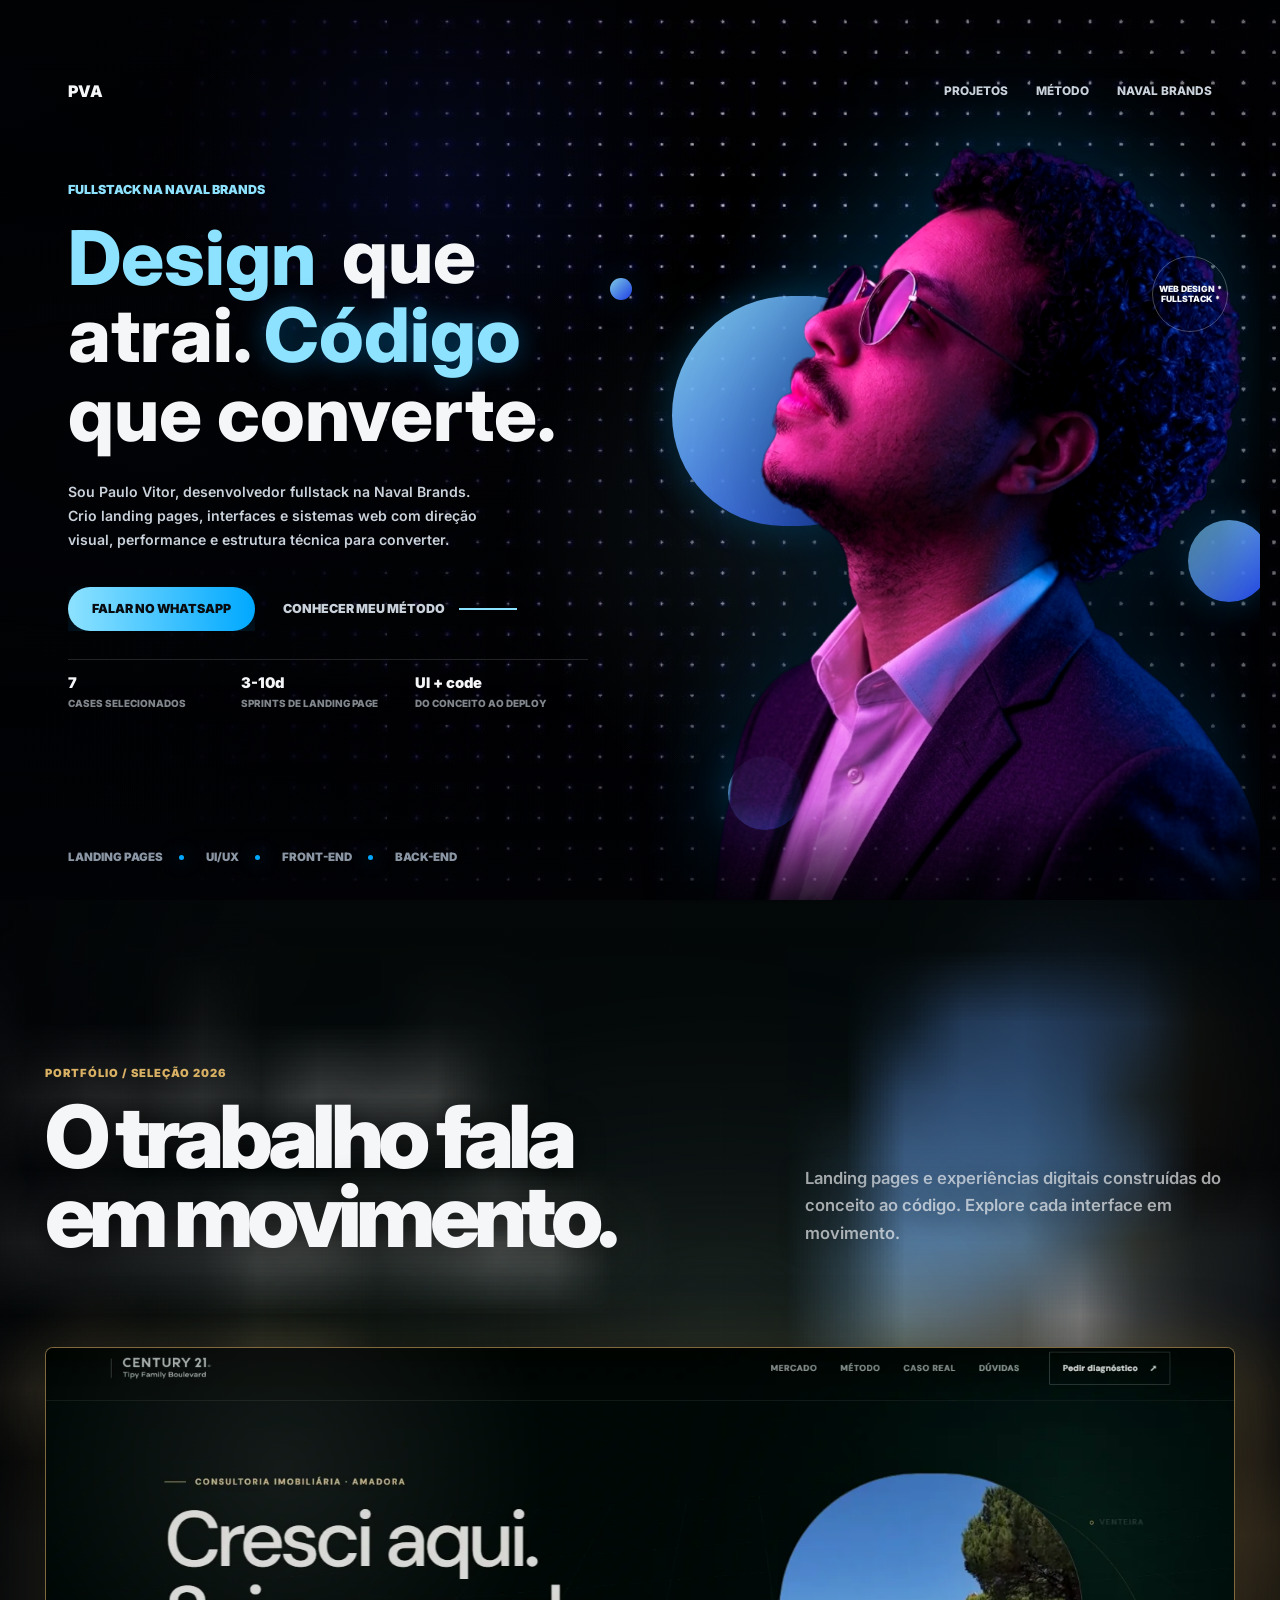
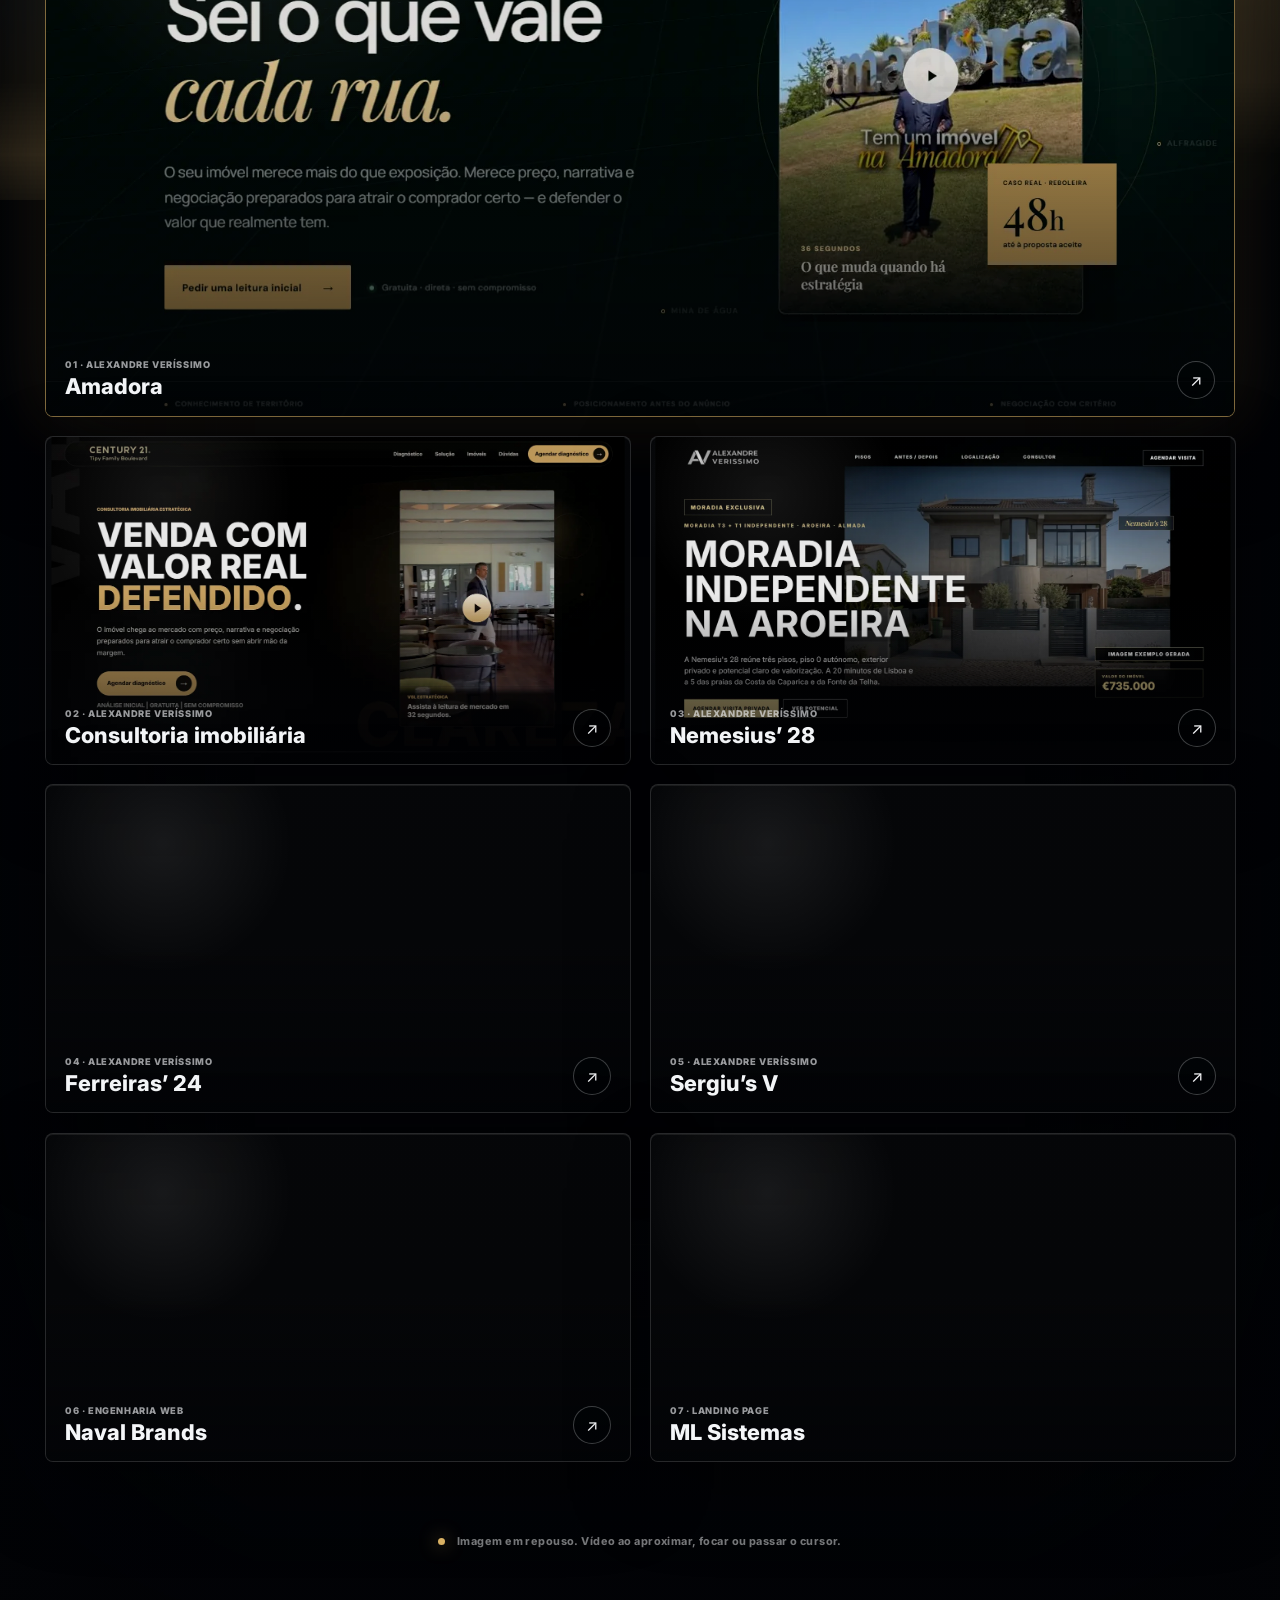
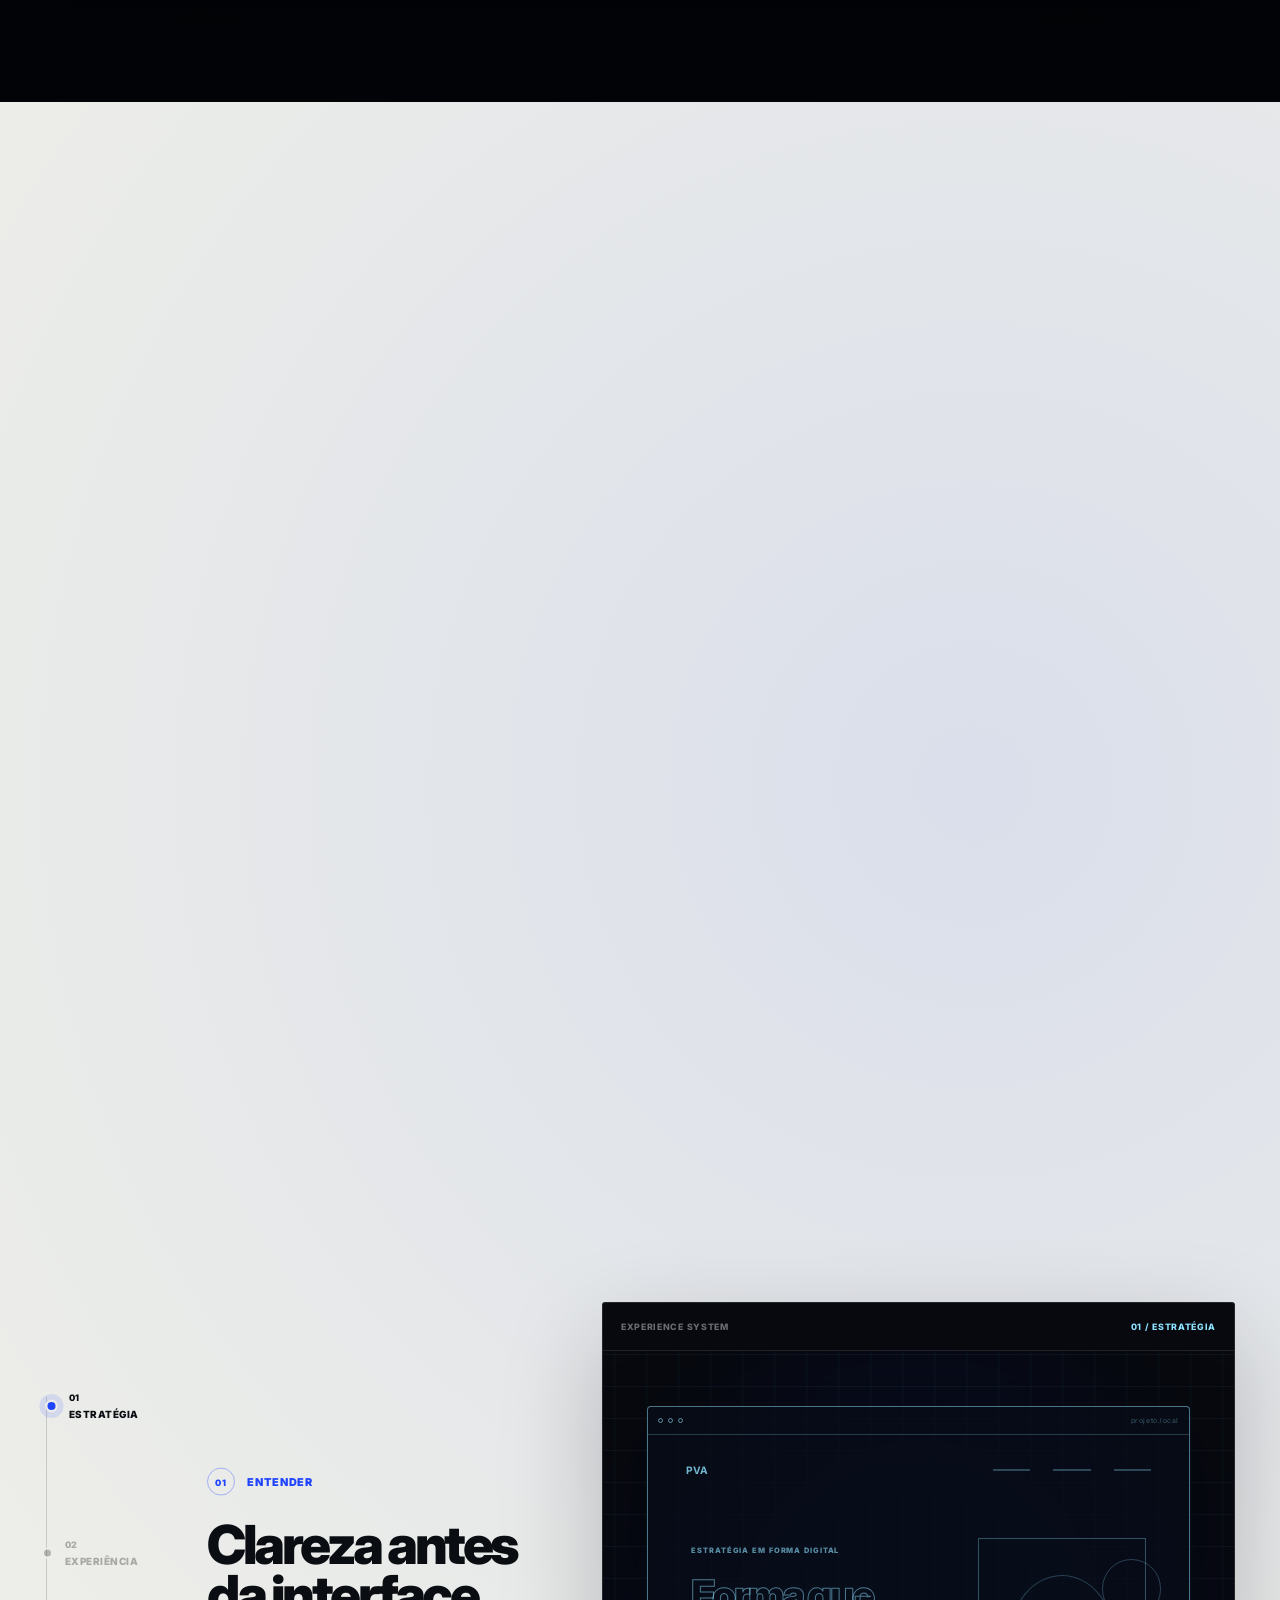
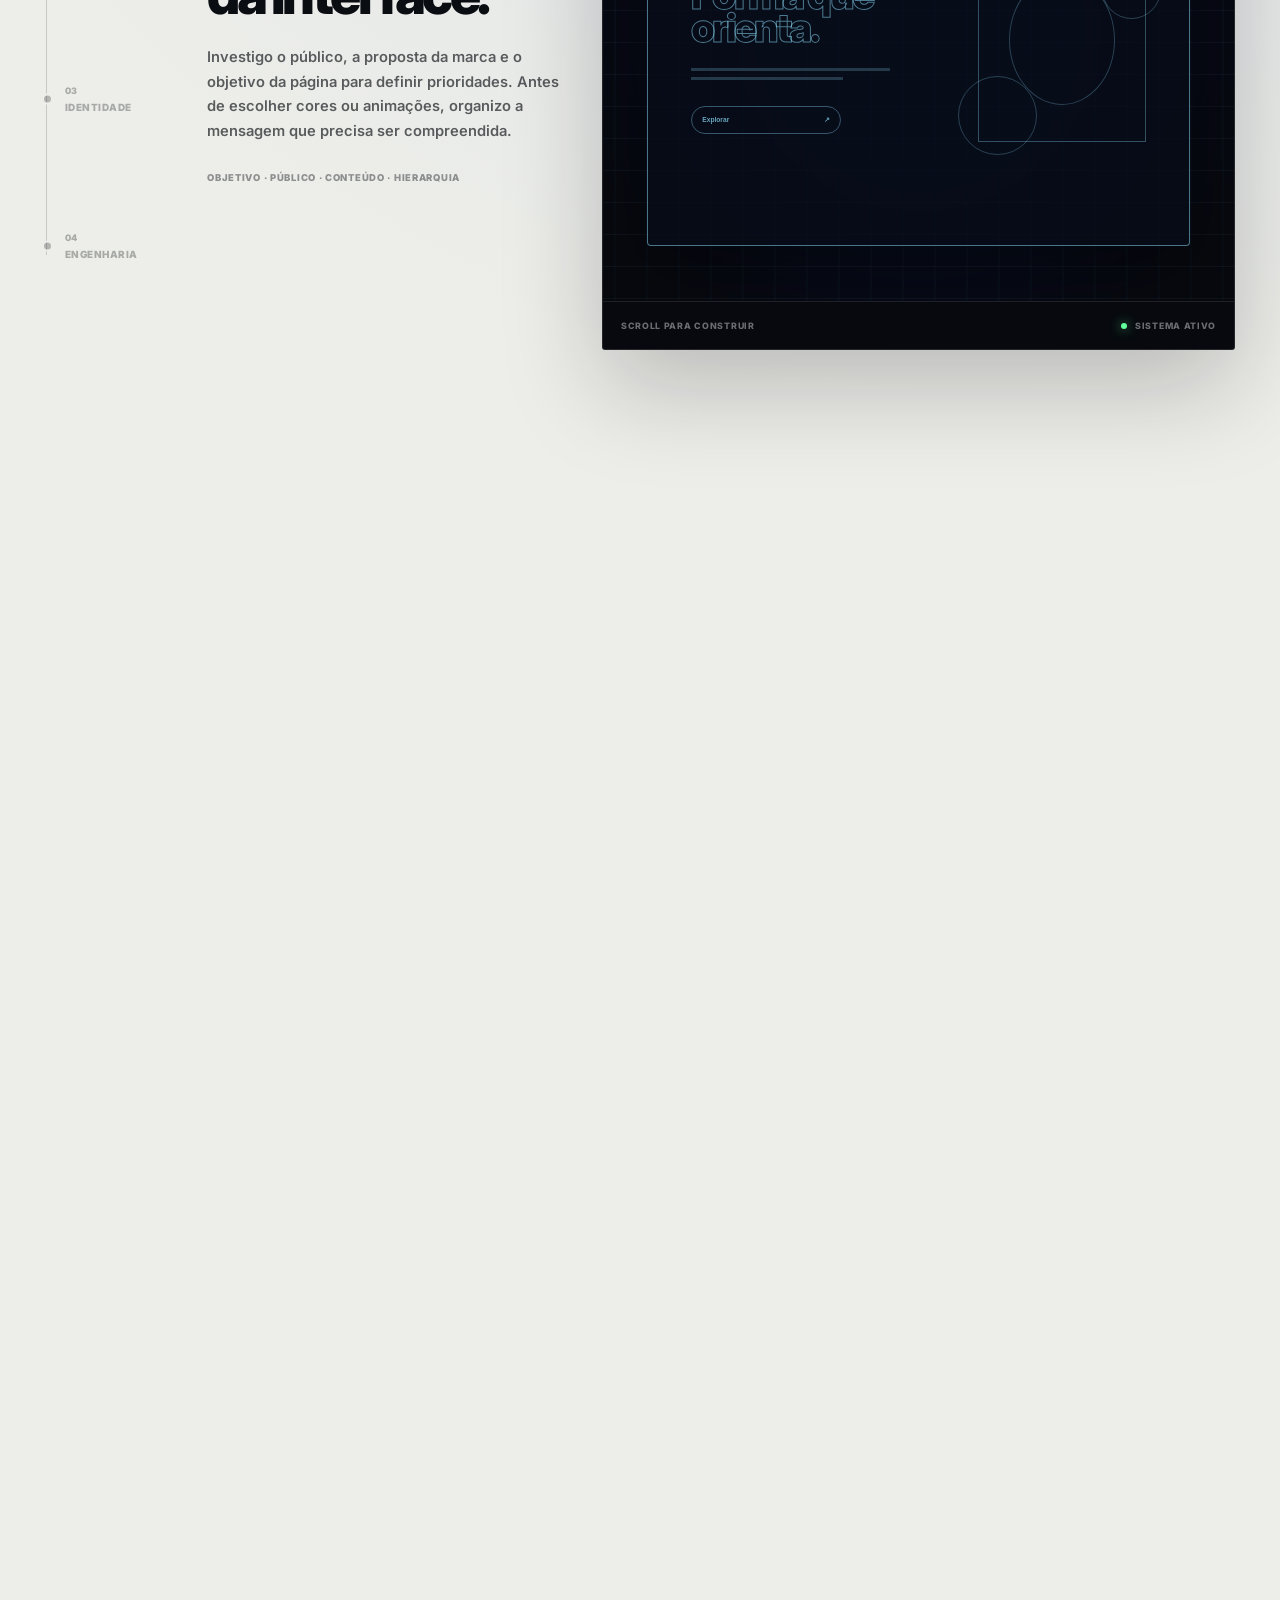
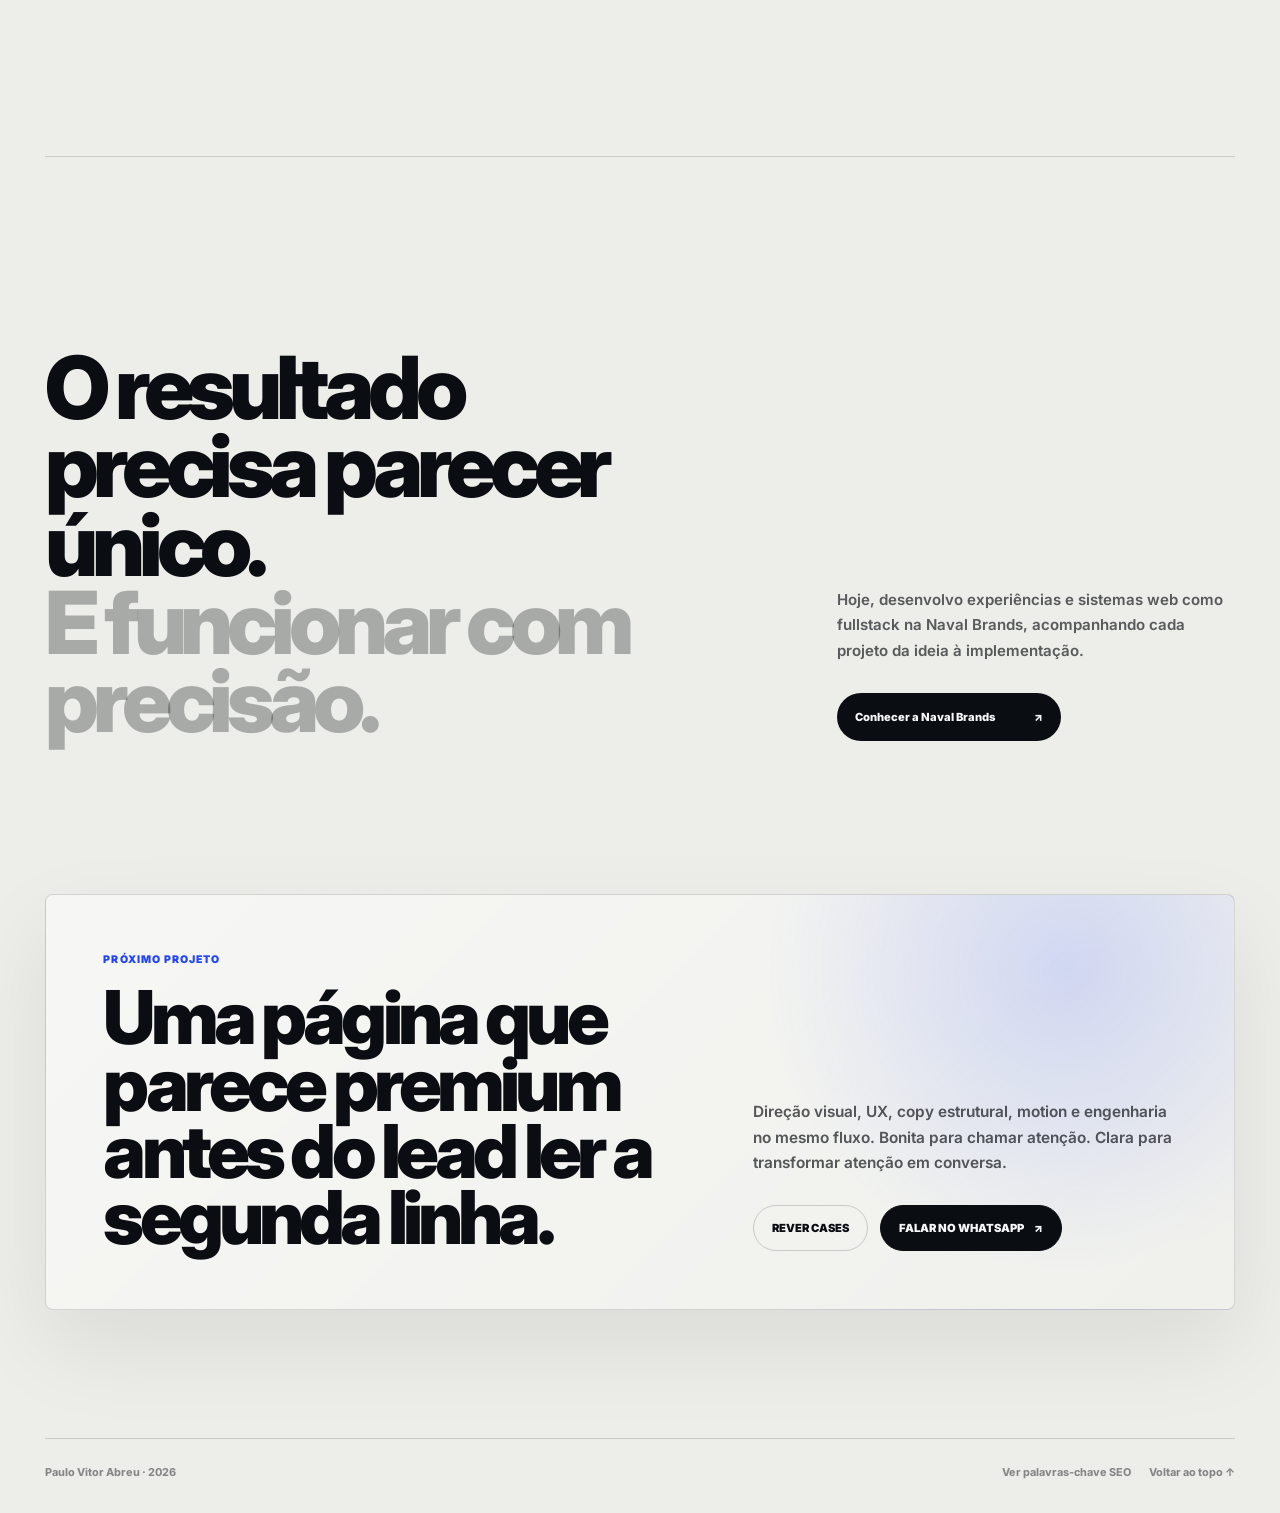
==== commit 2ccf1b2b: "Add Microsoft Clarity tracking" ====
--- a/index.html
+++ b/index.html
@@ -33,6 +33,13 @@
       href="https://fonts.googleapis.com/css2?family=Inter:wght@500;600;700;800;900&display=swap"
       rel="stylesheet"
     />
+    <script type="text/javascript">
+      (function(c,l,a,r,i,t,y){
+        c[a]=c[a]||function(){(c[a].q=c[a].q||[]).push(arguments)};
+        t=l.createElement(r);t.async=1;t.src="https://www.clarity.ms/tag/"+i;
+        y=l.getElementsByTagName(r)[0];y.parentNode.insertBefore(t,y);
+      })(window, document, "clarity", "script", "xmnafkx5qg");
+    </script>
     <script type="application/ld+json">
       {
         "@context": "https://schema.org",
